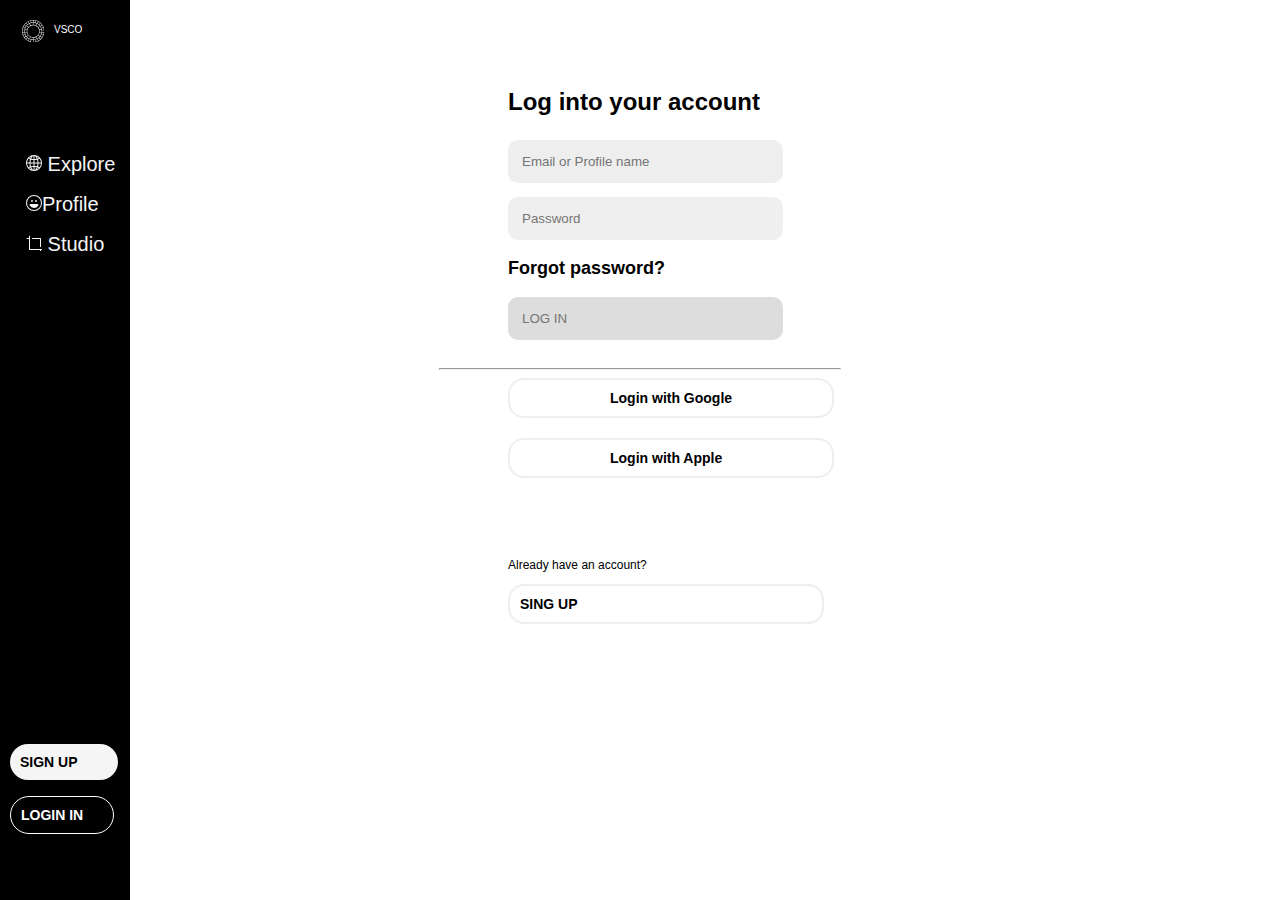
==== login.html @ 8310dbfe "page+login vsco" ====
<!DOCTYPE html>
<html lang="en">
<head>
    <meta charset="UTF-8">
    <meta name="viewport" content="width=device-width, initial-scale=1.0">
    <title>vsco.co/user/login</title>

    <!--Archivo CSS-->
    <link rel="stylesheet" href="loginStyle.css" type="text/css">

    <!--Favicon-->
    <link rel="icon" type="img/png" href="Icons vsco/vsco(1).png">

    <!--Bootstrap Framework opcional-->
    <link href="https://cdn.jsdelivr.net/npm/bootstrap@5.3.3/dist/css/bootstrap.min.css">

</head>
<body>

    <div class="sidebar_nav">
        <!--Logotipo superior izq-->
        <header>
            <div class="logo">
                <svg xmlns="http://www.w3.org/2000/svg" width="1.4em" height="1.4em" viewBox="0 0 24 24"><path fill="white" d="M12 0C5.376 0 0 5.376 0 12s5.376 12 12 12s12-5.376 12-12S18.624 0 12 0m11.52 12c0 .408-.023.792-.072 1.176l-2.04-.24c.024-.312.05-.624.05-.936c0-.288-.025-.6-.05-.888l2.04-.24c.072.384.072.744.072 1.128M.479 12c0-.384.024-.769.049-1.152l2.04.24c-.024.312-.047.6-.047.912s.023.6.047.912l-2.04.24C.479 12.769.479 12.384.479 12m20.472-3.096l1.921-.72a11.6 11.6 0 0 1 .552 2.232l-2.04.24c-.097-.6-.24-1.2-.433-1.752M21 12c0 .6-.072 1.176-.167 1.752l-2.017-.455c.071-.409.119-.841.119-1.297s-.048-.912-.119-1.344l2.017-.457c.118.577.167 1.177.167 1.801m-9 6.456A6.46 6.46 0 0 1 5.544 12A6.46 6.46 0 0 1 12 5.544A6.46 6.46 0 0 1 18.456 12a6.44 6.44 0 0 1-6.429 6.456zM12.216 21v-2.064a7 7 0 0 0 2.568-.575l.888 1.872a9 9 0 0 1-3.456.767m-3.936-.791l.912-1.873a6.6 6.6 0 0 0 2.568.6V21a8.8 8.8 0 0 1-3.48-.791M3 12c0-.624.072-1.224.192-1.824l2.016.456q-.147.676-.144 1.368c0 .432.048.864.12 1.272l-2.016.455A8 8 0 0 1 3 12m8.76-9v2.064a6.9 6.9 0 0 0-2.544.576l-.888-1.871A9.1 9.1 0 0 1 11.76 3m3.935.792l-.911 1.872a6.6 6.6 0 0 0-2.568-.576V3.024c1.248 0 2.424.288 3.479.768m5.088 4.656a10 10 0 0 0-.84-1.608l1.681-1.152a12.7 12.7 0 0 1 1.056 2.04zm-.07 1.296l-2.018.456a6.9 6.9 0 0 0-1.151-2.352l1.632-1.295c.72.959 1.248 2.015 1.537 3.191m-3.457-2.256a7 7 0 0 0-2.04-1.633l.912-1.871a9.1 9.1 0 0 1 2.76 2.208zm-.6-3.744l.96-1.824a13 13 0 0 1 1.896 1.32L18.145 4.8a9.2 9.2 0 0 0-1.489-1.056m-.408-.216a10 10 0 0 0-1.68-.648l.504-1.992a12 12 0 0 1 2.159.84zm-2.16-.768c-.6-.144-1.2-.216-1.824-.239V.479c.793.024 1.584.12 2.328.289zm-2.28-.239a11 11 0 0 0-1.8.216L9.528.744c.72-.168 1.487-.265 2.28-.265zm-2.28.334q-.88.251-1.704.649l-.96-1.824a11.7 11.7 0 0 1 2.16-.816zm-2.112.865a9 9 0 0 0-1.488 1.032L4.56 3.216c.6-.504 1.224-.936 1.896-1.319zm.48.264l.888 1.871a7 7 0 0 0-2.04 1.608L5.136 6.168a9.4 9.4 0 0 1 2.76-2.184M4.848 6.552l1.608 1.295A7 7 0 0 0 5.304 10.2l-2.016-.456c.312-1.2.84-2.28 1.56-3.192M3.24 8.4l-1.92-.72c.287-.72.648-1.416 1.08-2.04l1.68 1.176A7.7 7.7 0 0 0 3.24 8.4m-.168.455c-.192.577-.36 1.152-.432 1.776L.6 10.393c.12-.769.288-1.537.553-2.257zm-.456 4.513c.096.6.239 1.2.432 1.776l-1.92.72a10 10 0 0 1-.552-2.257zm.624 2.208c.239.576.528 1.104.84 1.607L2.4 18.336a10.2 10.2 0 0 1-1.08-2.016zm.024-1.392l2.017-.456a7 7 0 0 0 1.128 2.376L4.8 17.4a8.9 8.9 0 0 1-1.536-3.216m3.432 2.28A6.9 6.9 0 0 0 8.76 18.12l-.912 1.872a9.3 9.3 0 0 1-2.784-2.232zm.72 3.815l-.96 1.825a11.6 11.6 0 0 1-1.896-1.321l1.368-1.535c.456.407.936.744 1.488 1.031m.408.217c.528.264 1.104.48 1.705.647l-.504 1.992a11 11 0 0 1-2.16-.815zm2.16.768q.864.18 1.8.217v2.039a14.4 14.4 0 0 1-2.305-.264zm2.28.216a10.7 10.7 0 0 0 1.801-.217l.479 1.992c-.749.168-1.513.264-2.28.287zm2.257-.336a10.4 10.4 0 0 0 1.703-.647l.96 1.824c-.688.35-1.412.623-2.159.815zm2.086-.865a9 9 0 0 0 1.488-1.031l1.369 1.535a11.7 11.7 0 0 1-1.896 1.321zm-.479-.263l-.888-1.871a6.9 6.9 0 0 0 2.064-1.656l1.606 1.296a9.6 9.6 0 0 1-2.782 2.231m3.071-2.592l-1.607-1.296a6.6 6.6 0 0 0 1.128-2.376l2.017.456a9.7 9.7 0 0 1-1.538 3.216M20.76 15.6l1.92.721a11 11 0 0 1-1.079 2.04l-1.682-1.177a8.4 8.4 0 0 0 .841-1.584m.168-.455c.192-.553.336-1.152.433-1.752l2.039.239c-.11.761-.294 1.508-.551 2.232zm.456-9.841l-1.681 1.152q-.539-.736-1.199-1.368l1.368-1.536a15 15 0 0 1 1.512 1.752M4.2 3.528l1.368 1.536c-.456.408-.84.864-1.2 1.368l-1.68-1.176A9.4 9.4 0 0 1 4.2 3.528M2.664 18.744l1.68-1.152c.36.48.769.937 1.2 1.369l-1.368 1.535a15 15 0 0 1-1.512-1.752m17.16 1.729l-1.368-1.537c.432-.407.841-.863 1.199-1.344l1.682 1.176a15 15 0 0 1-1.513 1.705"/></svg>
                <h2 class="namesite">VSCO</h2>
            </div>
        </header>

        <div>
            <a href="https://www.vsco.co">
                <grain-icon width="60px" height="28px" name="vscoWordmark" class="vsco-logo"></grain-icon>
              </a>
        </div>

        <!--Menu lateral con iconos (Boostrap)-->
        <div class="menu">
        <nav class="sidebar_menu"> 
                <a>
                    <svg xmlns="http://www.w3.org/2000/svg" width="16" height="16" fill="currentColor" class="bi bi-globe2" viewBox="0 0 16 16">
                        <path d="M0 8a8 8 0 1 1 16 0A8 8 0 0 1 0 8m7.5-6.923c-.67.204-1.335.82-1.887 1.855q-.215.403-.395.872c.705.157 1.472.257 2.282.287zM4.249 3.539q.214-.577.481-1.078a7 7 0 0 1 .597-.933A7 7 0 0 0 3.051 3.05q.544.277 1.198.49zM3.509 7.5c.036-1.07.188-2.087.436-3.008a9 9 0 0 1-1.565-.667A6.96 6.96 0 0 0 1.018 7.5zm1.4-2.741a12.3 12.3 0 0 0-.4 2.741H7.5V5.091c-.91-.03-1.783-.145-2.591-.332M8.5 5.09V7.5h2.99a12.3 12.3 0 0 0-.399-2.741c-.808.187-1.681.301-2.591.332zM4.51 8.5c.035.987.176 1.914.399 2.741A13.6 13.6 0 0 1 7.5 10.91V8.5zm3.99 0v2.409c.91.03 1.783.145 2.591.332.223-.827.364-1.754.4-2.741zm-3.282 3.696q.18.469.395.872c.552 1.035 1.218 1.65 1.887 1.855V11.91c-.81.03-1.577.13-2.282.287zm.11 2.276a7 7 0 0 1-.598-.933 9 9 0 0 1-.481-1.079 8.4 8.4 0 0 0-1.198.49 7 7 0 0 0 2.276 1.522zm-1.383-2.964A13.4 13.4 0 0 1 3.508 8.5h-2.49a6.96 6.96 0 0 0 1.362 3.675c.47-.258.995-.482 1.565-.667m6.728 2.964a7 7 0 0 0 2.275-1.521 8.4 8.4 0 0 0-1.197-.49 9 9 0 0 1-.481 1.078 7 7 0 0 1-.597.933M8.5 11.909v3.014c.67-.204 1.335-.82 1.887-1.855q.216-.403.395-.872A12.6 12.6 0 0 0 8.5 11.91zm3.555-.401c.57.185 1.095.409 1.565.667A6.96 6.96 0 0 0 14.982 8.5h-2.49a13.4 13.4 0 0 1-.437 3.008M14.982 7.5a6.96 6.96 0 0 0-1.362-3.675c-.47.258-.995.482-1.565.667.248.92.4 1.938.437 3.008zM11.27 2.461q.266.502.482 1.078a8.4 8.4 0 0 0 1.196-.49 7 7 0 0 0-2.275-1.52c.218.283.418.597.597.932m-.488 1.343a8 8 0 0 0-.395-.872C9.835 1.897 9.17 1.282 8.5 1.077V4.09c.81-.03 1.577-.13 2.282-.287z"/>
                      </svg>
                    
                    Explore</a>
                <a>
                    <svg xmlns="http://www.w3.org/2000/svg" width="16" height="16" fill="currentColor" class="bi bi-emoji-laughing" viewBox="0 0 16 16">
                        <path d="M8 15A7 7 0 1 1 8 1a7 7 0 0 1 0 14m0 1A8 8 0 1 0 8 0a8 8 0 0 0 0 16"/>
                        <path d="M12.331 9.5a1 1 0 0 1 0 1A5 5 0 0 1 8 13a5 5 0 0 1-4.33-2.5A1 1 0 0 1 4.535 9h6.93a1 1 0 0 1 .866.5M7 6.5c0 .828-.448 0-1 0s-1 .828-1 0S5.448 5 6 5s1 .672 1 1.5m4 0c0 .828-.448 0-1 0s-1 .828-1 0S9.448 5 10 5s1 .672 1 1.5"/>
                      </svg>Profile</a>
                <a><svg xmlns="http://www.w3.org/2000/svg" width="16" height="16" fill="currentColor" class="bi bi-crop" viewBox="0 0 16 16">
                    <path d="M3.5.5A.5.5 0 0 1 4 1v13h13a.5.5 0 0 1 0 1h-2v2a.5.5 0 0 1-1 0v-2H3.5a.5.5 0 0 1-.5-.5V4H1a.5.5 0 0 1 0-1h2V1a.5.5 0 0 1 .5-.5m2.5 3a.5.5 0 0 1 .5-.5h8a.5.5 0 0 1 .5.5v8a.5.5 0 0 1-1 0V4H6.5a.5.5 0 0 1-.5-.5"/>
                  </svg>
                    Studio</a> 
        </nav>

        <div class="buttonsp">
         <li>
            <ul><button type="button" id="SU">SIGN UP</button></ul>
            <ul><button type="button" id="LI">LOGIN IN</button></ul>
         </li>
        </div>
        </div>
   
    
    </div>

    <!--Formulario para iniciar sesión-->

    <div class="tituloForm">

        <h3>Log into your account </h3>
    </div>

    <div class="logIn">
        <form action="">
            <input id="Email" type="text" placeholder="Email or Profile name">
           <div><input id="pssW" type="text" placeholder="Password"></div>
        </form>
        <div class="fgtPss">
        <h3>Forgot password?</h3>
        </div>
        <form action="">
            <input id="fPss" type="text" placeholder="LOG IN">
        </form>
    </div>
    <hr width="400px" style="color: #dddddd;">

    <div class="btRS">
        <button  id="lwG" type="button">Login with Google</button>
    </div>
    <div class="btRS">
        <button  id="lwA" type="button">Login with Apple</button>
    </div>

    <div class="aAccount">
        <p>Already have an account?</p>
    </div>
    <div class="btAcc">
        <button  id="haA" type="button">SING UP</button>
    </div>
    
    <footer>
        <div class="Fbckg">
            
        </div>


    </footer>
</body>
</html>
---- loginStyle.css ----
h2 {
    padding-left: 2rem;
    margin-left: 140px;
    color: white;
    font-family:lato;
    font-style: normal;
    font-weight: 300;
    position: static;
    text-align: left;
}

.logo svg {
    display: flex;
    position: static;
    margin-left: 22px;
    position: static;
    display: block;
}

.namesite {
    margin-top: -18px;
    margin-left: 22px;
    font-size: 10px;
    font-family:'lato', sans-serif;
    position: static;
    display: block;
}

.sidebar_nav {
    height: 1000px;
    width: 130px;
    position:fixed;
    z-index: 1;
    top: 0;
    left: 0;
    overflow-x: hidden;
    padding-top: 20px;
    background-color: #000000;
}

.sidebar_menu {
    padding-top: 100px;
    position:static;
    display:list-item;
    text-align: left;
}

.sidebar_menu a {
    padding-top: 200px;
    text-decoration: none;
    font-size: 20px;
    color: whitesmoke;
    text-align: justify;
    line-height: 2;
    font-family: lato, sans-serif;
    margin-left: 20%;   
}

.buttonsp {
    margin-top: 480px;
    margin-left: -30px;
    display: list-item;
}

#SU {
    color: black;
    font-family:'Lato',sans-serif;
    font-size: 14px;
    font-weight: 600;
    padding-bottom: 10px;
    padding-top: 10px;
    padding-left: 10px;
    padding-right: 40px;
    border-radius: 20px;
    background-color: whitesmoke;
    border:none;
    position: relative;
    text-align: left;
}

#LI {    
    color: white;
    font-family:'Lato',sans-serif;
    font-size: 14px;
    font-weight: 600;
    padding-bottom: 10px;
    padding-top: 10px;
    padding-left: 10px;
    padding-right: 30px;
    border-radius: 20px;
    background:none;
    border:solid 1px white;
    position:relative;
    text-align: left;
}

.tituloForm {
    margin-top: 64px;
    margin-left: 500px;
    align-content: center;

}

.tituloForm h3 {
    font-size: 24px;
    font-family: 'lato', sans-serif;

}

.logIn {
    margin-left: 500px;
    justify-content: center; 
}

#Email {
border-radius: 10px;
padding: 14px;
padding-right: 84px;
border: none;
margin-bottom: 14px;
background-color: #eeeeee
}

#pssW { 
    border-radius: 10px;
    padding: 14px;
    padding-right: 84px;
    border: none;
    background-color: #eeee

}

.fgtPss h3 {
    font-size: 18px;
    font-family: 'lato', sans-serif;
}

#fPss {

    border-radius: 10px;
    padding: 14px;
    padding-right: 84px;
    border: none;
    background-color: #dddddd;
    margin-bottom: 20px;

}

.btRS {
    margin-left: 500px;
}

#lwG {
    border-radius: 16px;
    padding: 10px;
    padding-left: 100px;
    padding-right: 100px;
    border:solid#eeeeee 2px;
    background: none;
    font-size: 14px;
    font-weight: bold;
    margin-bottom: 20px;
}

#lwA {
    border-radius: 16px;
    padding: 10px;
    padding-left: 100px;
    padding-right: 110px;
    border:solid#eeeeee 2px;
    background: none;
    font-size: 14px;
    font-weight: bold;
}
.aAccount{
    margin-top: 80px;
    margin-left: 500px;
}

.aAccount p {
    font-family: 'lato', sans-serif;
    font-size: 12px;
}

#haA {
    margin-left: 500px;
    border-radius: 16px;
    padding: 10px;
    padding-left: 10px;
    padding-right: 244px;
    border:solid#eeeeee 2px;
    background: none;
    font-size: 14px;
    font-weight: bold;
}

.Fbckg{
    width: 100%;
    height: 40%;
    background-color: aqua;
}
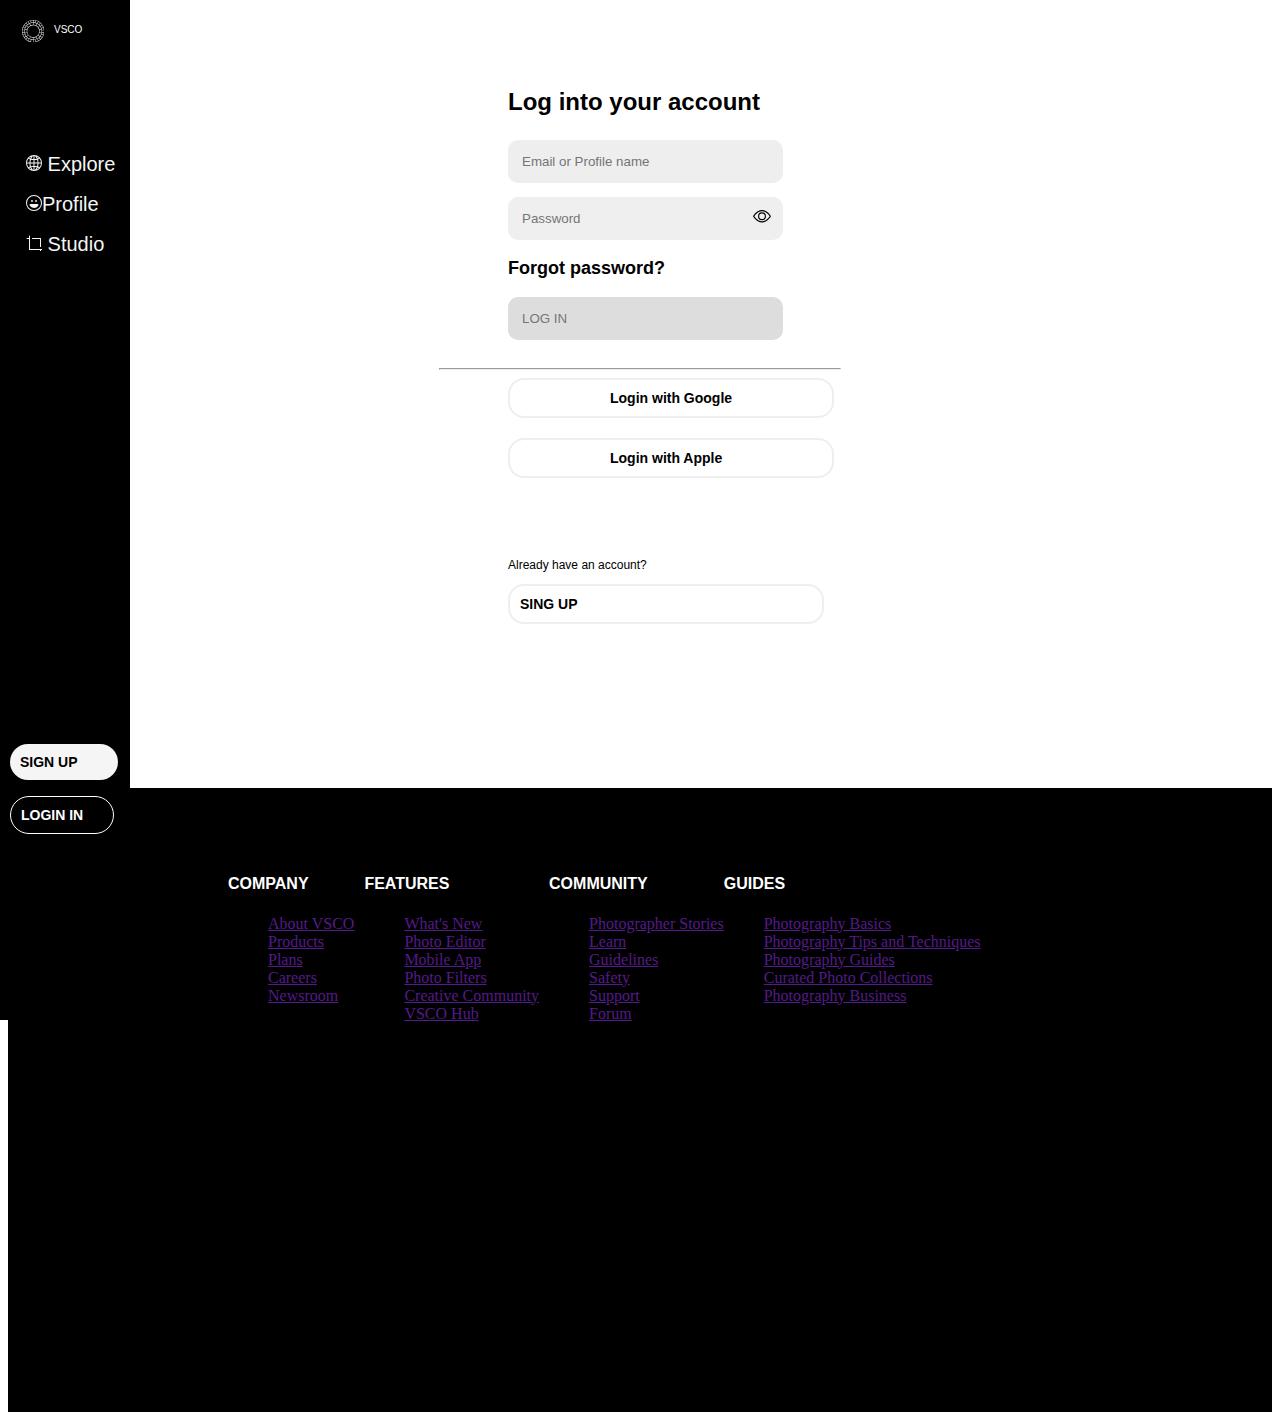
==== commit 3e6c4473: "vsco page semi-finished + login page" ====
--- a/login.html
+++ b/login.html
@@ -73,7 +73,10 @@
     <div class="logIn">
         <form action="">
             <input id="Email" type="text" placeholder="Email or Profile name">
-           <div><input id="pssW" type="text" placeholder="Password"></div>
+           <div><input id="pssW" type="text" placeholder="Password"><svg xmlns="http://www.w3.org/2000/svg" width="18" height="18" fill="currentColor" class="bi bi-eye" viewBox="0 0 16 12" style="margin-left: -30px ;";">
+            <path d="M16 8s-3-5.5-8-5.5S0 8 0 8s3 5.5 8 5.5S16 8 16 8M1.173 8a13 13 0 0 1 1.66-2.043C4.12 4.668 5.88 3.5 8 3.5s3.879 1.168 5.168 2.457A13 13 0 0 1 14.828 8q-.086.13-.195.288c-.335.48-.83 1.12-1.465 1.755C11.879 11.332 10.119 12.5 8 12.5s-3.879-1.168-5.168-2.457A13 13 0 0 1 1.172 8z"/>
+            <path d="M8 5.5a2.5 2.5 0 1 0 0 5 2.5 2.5 0 0 0 0-5M4.5 8a3.5 3.5 0 1 1 7 0 3.5 3.5 0 0 1-7 0"/>
+          </svg></div>
         </form>
         <div class="fgtPss">
         <h3>Forgot password?</h3>
@@ -97,9 +100,62 @@
     <div class="btAcc">
         <button  id="haA" type="button">SING UP</button>
     </div>
-    
-    <footer>
-        <div class="Fbckg">
+    <!--Creacion de Footer-->
+    <footer class="ftter">
+        <br>
+        <br>
+        <div class="titulosFooter">
+            <div class="footerLink">
+            <h4 id="COMPANY">COMPANY</h4>
+            <ul id="companyList">
+                <li><a href="">About VSCO</a></li>
+                <li><a href="">Products</a></li>
+                <li><a href="">Plans</a></li>
+                <li><a href="">Careers</a></li>
+                <li><a href="">Newsroom</a></li>
+            </ul>
+        </div>
+            <div class="footerLink">
+            <h4 id="FEATURES">FEATURES</h4>
+            
+            <ul id="featuresList">
+                <li><a href="">What's New</a></li>
+                <li><a href="">Photo Editor</a></li>
+                <li><a href="">Mobile App</a></li>
+                <li><a href="">Photo Filters</a></li>
+                <li><a href="">Creative Community</a></li>
+                <li><a href="">VSCO Hub</a></li>
+
+            </ul>
+        </div>
+
+        <div class="footerlink">
+            <h4 id="COMMUNITY">COMMUNITY</h4>
+            
+            <ul id="communityList">
+                <li><a href="">Photographer Stories</a></li>
+                <li><a href="">Learn</a></li>
+                <li><a href="">Guidelines</a></li>
+                <li><a href="">Safety</a></li>
+                <li><a href="">Support</a></li>
+                <li><a href="">Forum</a></li>
+
+            </ul>
+        </div>
+
+        <div class="footerlink">
+            <h4 id="GUIDES">GUIDES</h4>
+            
+            <ul id="guidesList">
+                <li><a href="">Photography Basics</a></li>
+                <li><a href="">Photography Tips and Techniques </a></li>
+                <li><a href="">Photography Guides</a></li>
+                <li><a href="">Curated Photo Collections</a></li>
+                <li><a href="">Photography Business</a></li>
+
+            </ul>
+        </div>
+       
             
         </div>
 
--- a/loginStyle.css
+++ b/loginStyle.css
@@ -160,6 +160,7 @@
     font-size: 14px;
     font-weight: bold;
     margin-bottom: 20px;
+    align-content: center;
 }
 
 #lwA {
@@ -171,6 +172,7 @@
     background: none;
     font-size: 14px;
     font-weight: bold;
+    align-content: center;
 }
 .aAccount{
     margin-top: 80px;
@@ -181,6 +183,12 @@
     font-family: 'lato', sans-serif;
     font-size: 12px;
 }
+/*Espacio entre ultimo boton y footer*/
+.btAcc {
+    margin-bottom: 164px;
+}
+
+/*Caracteristicas de ultimo boton*/
 
 #haA {
     margin-left: 500px;
@@ -194,8 +202,50 @@
     font-weight: bold;
 }
 
-.Fbckg{
+footer {
+    background-color: #000000;
+    position: relative;
+    margin-bottom: 0px;
+    height: 464px;
     width: 100%;
-    height: 40%;
-    background-color: aqua;
+    text-align: left;
+    padding: 80px 0;
+}
+
+.footerLinks {
+    
+    margin-left: 224px;
+}
+
+.titulosFooter{
+    color: white;
+    margin-left: 220px;
+    margin-top: -50px;
+    display: flex;
+    flex-wrap: wrap;
+}
+.titulosFooter h4{
+    color: white;
+    font-family: 'lato', sans-serif;
+}
+
+.footerLink{
+    justify-content:left;
+    margin-right: 10px;
+}
+
+#companyList {
+    list-style: none;
+}
+
+#featuresList {
+    list-style: none;
+}
+
+#communityList {
+    list-style: none;
+}
+
+#guidesList {
+    list-style: none;
 }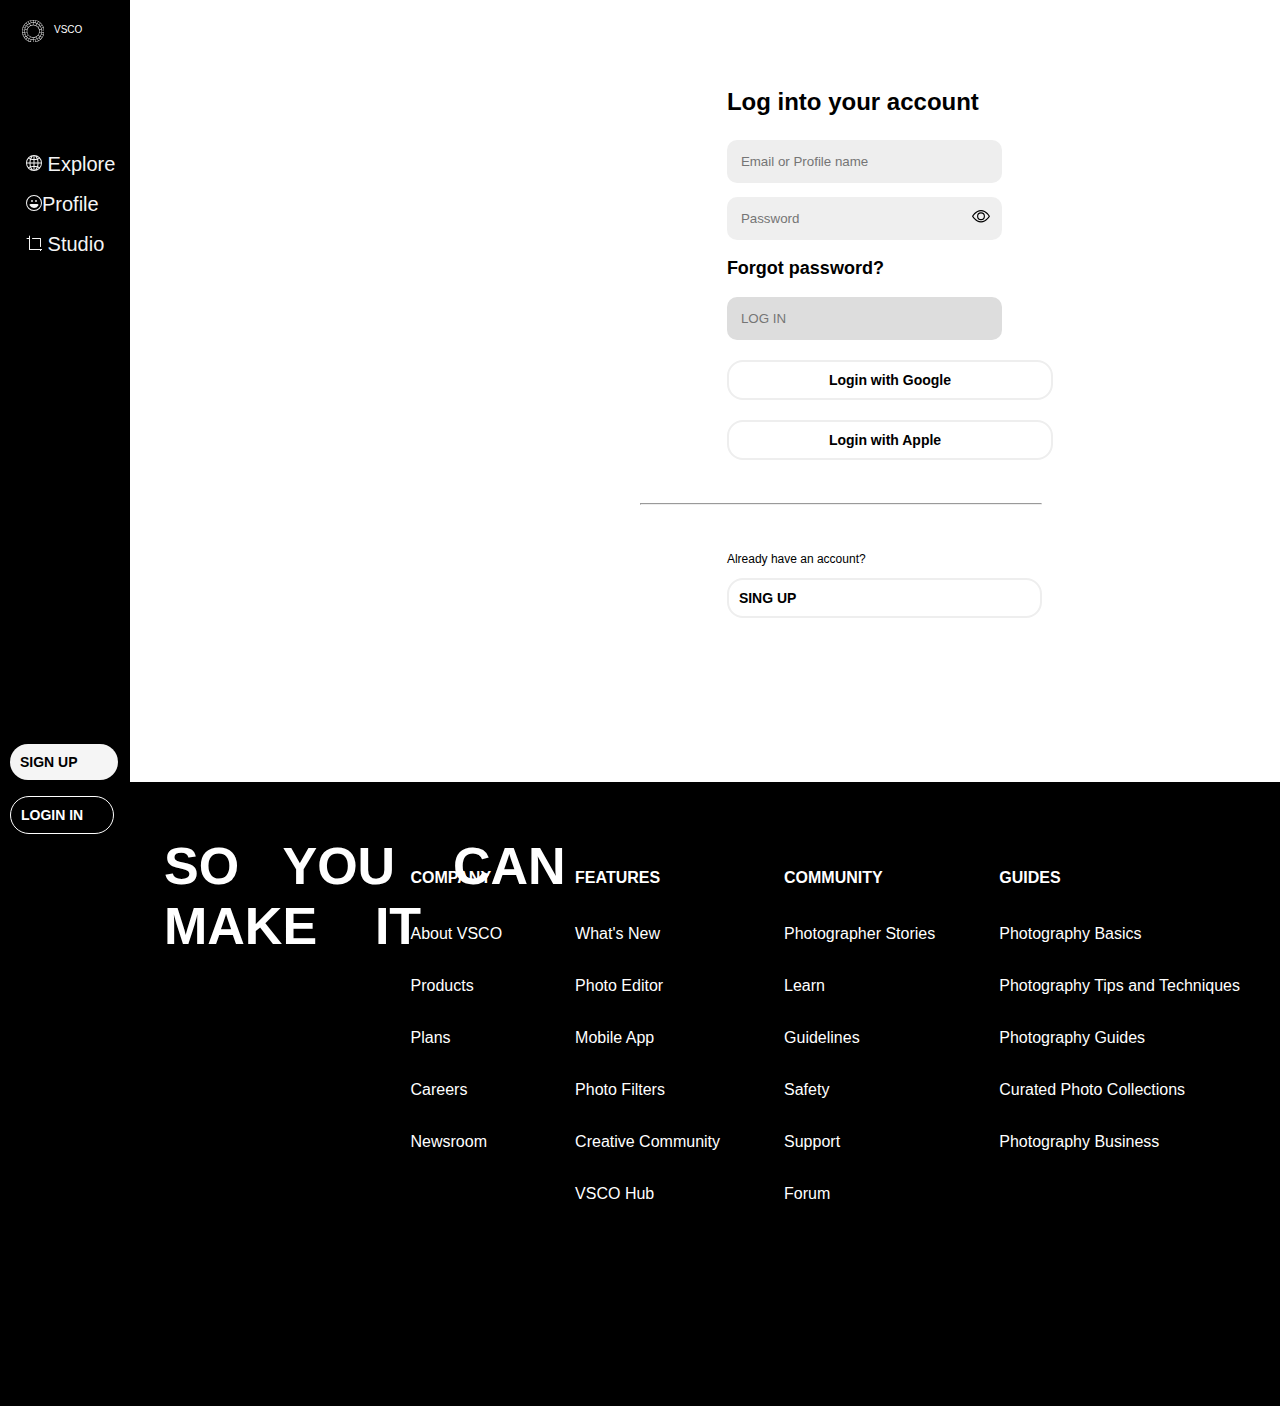
==== commit 609a7193: "vsco clone page + login page 80/100" ====
--- a/login.html
+++ b/login.html
@@ -52,6 +52,9 @@
                     Studio</a> 
         </nav>
 
+        <!--Botones de sidebar-->
+
+
         <div class="buttonsp">
          <li>
             <ul><button type="button" id="SU">SIGN UP</button></ul>
@@ -65,6 +68,8 @@
 
     <!--Formulario para iniciar sesión-->
 
+    <section class="containerPrincipal">
+
     <div class="tituloForm">
 
         <h3>Log into your account </h3>
@@ -73,7 +78,7 @@
     <div class="logIn">
         <form action="">
             <input id="Email" type="text" placeholder="Email or Profile name">
-           <div><input id="pssW" type="text" placeholder="Password"><svg xmlns="http://www.w3.org/2000/svg" width="18" height="18" fill="currentColor" class="bi bi-eye" viewBox="0 0 16 12" style="margin-left: -30px ;";">
+           <div><input id="pssW" type="text" placeholder="Password"><svg xmlns="http://www.w3.org/2000/svg" width="18" height="18" fill="currentColor" class="bi bi-eye" viewBox="0 0 16 12" style="margin-left: -30px ;">
             <path d="M16 8s-3-5.5-8-5.5S0 8 0 8s3 5.5 8 5.5S16 8 16 8M1.173 8a13 13 0 0 1 1.66-2.043C4.12 4.668 5.88 3.5 8 3.5s3.879 1.168 5.168 2.457A13 13 0 0 1 14.828 8q-.086.13-.195.288c-.335.48-.83 1.12-1.465 1.755C11.879 11.332 10.119 12.5 8 12.5s-3.879-1.168-5.168-2.457A13 13 0 0 1 1.172 8z"/>
             <path d="M8 5.5a2.5 2.5 0 1 0 0 5 2.5 2.5 0 0 0 0-5M4.5 8a3.5 3.5 0 1 1 7 0 3.5 3.5 0 0 1-7 0"/>
           </svg></div>
@@ -85,7 +90,7 @@
             <input id="fPss" type="text" placeholder="LOG IN">
         </form>
     </div>
-    <hr width="400px" style="color: #dddddd;">
+    <hr  id="lineDiv" width="400px" style="color: #dddddd;" style="place-content: center;">
 
     <div class="btRS">
         <button  id="lwG" type="button">Login with Google</button>
@@ -100,14 +105,18 @@
     <div class="btAcc">
         <button  id="haA" type="button">SING UP</button>
     </div>
+
+</section>
+
     <!--Creacion de Footer-->
     <footer class="ftter">
+        <h1 class="titleFooter" style="color: white;">SO&nbsp;&nbsp;&nbsp;YOU&nbsp;&nbsp;&nbsp; CAN&nbsp;&nbsp;&nbsp;<br> MAKE&nbsp;&nbsp;&nbsp; IT</h1>
         <br>
         <br>
         <div class="titulosFooter">
             <div class="footerLink">
-            <h4 id="COMPANY">COMPANY</h4>
-            <ul id="companyList">
+                <ul id="companyList">
+                    <h4 id="COMPANY">COMPANY</h4>
                 <li><a href="">About VSCO</a></li>
                 <li><a href="">Products</a></li>
                 <li><a href="">Plans</a></li>
@@ -116,9 +125,9 @@
             </ul>
         </div>
             <div class="footerLink">
-            <h4 id="FEATURES">FEATURES</h4>
-            
-            <ul id="featuresList">
+                
+                <ul id="featuresList">
+                <h4 id="FEATURES">FEATURES</h4>
                 <li><a href="">What's New</a></li>
                 <li><a href="">Photo Editor</a></li>
                 <li><a href="">Mobile App</a></li>
@@ -129,10 +138,10 @@
             </ul>
         </div>
 
-        <div class="footerlink">
-            <h4 id="COMMUNITY">COMMUNITY</h4>
+        <div class="footerLink">
             
             <ul id="communityList">
+                <h4 id="COMMUNITY">COMMUNITY</h4>
                 <li><a href="">Photographer Stories</a></li>
                 <li><a href="">Learn</a></li>
                 <li><a href="">Guidelines</a></li>
@@ -143,10 +152,10 @@
             </ul>
         </div>
 
-        <div class="footerlink">
-            <h4 id="GUIDES">GUIDES</h4>
+        <div class="footerLink">
             
             <ul id="guidesList">
+                <h4 id="GUIDES">GUIDES</h4>
                 <li><a href="">Photography Basics</a></li>
                 <li><a href="">Photography Tips and Techniques </a></li>
                 <li><a href="">Photography Guides</a></li>
--- a/loginStyle.css
+++ b/loginStyle.css
@@ -1,3 +1,8 @@
+body {
+    margin: 0 0 0 0;
+    padding: 0px;
+}
+
 h2 {
     padding-left: 2rem;
     margin-left: 140px;
@@ -8,6 +13,7 @@
     position: static;
     text-align: left;
 }
+/*Inicio de menu sidebar*/
 
 .logo svg {
     display: flex;
@@ -93,6 +99,27 @@
     position:relative;
     text-align: left;
 }
+/*Fin de menu sidebar*/
+
+
+/*Login form*/
+
+.containerPrincipal {
+
+    display: grid;
+    place-content: center;
+    
+}
+
+#lineDiv {
+
+    position: absolute;
+    top: 55%;
+    left: 50%;
+    right: 50%;
+
+
+}
 
 .tituloForm {
     margin-top: 64px;
@@ -202,6 +229,9 @@
     font-weight: bold;
 }
 
+/*Inicio de Footer*/
+
+
 footer {
     background-color: #000000;
     position: relative;
@@ -212,40 +242,54 @@
     padding: 80px 0;
 }
 
-.footerLinks {
+.titleFooter {
+    margin-top: -26px;
+    font-size: 52px;
+    margin-left: 164px;
+    font-family: 'lato', sans-serif;
+}
+
+.footerLink ul{
     
-    margin-left: 224px;
+    margin-left: 54px;
+    flex-wrap: nowrap;
+    place-content: right;
+    list-style: none;
+    color: white;
 }
 
 .titulosFooter{
-    color: white;
-    margin-left: 220px;
-    margin-top: -50px;
+    margin-right: 50px;
+    margin-top: -14%;
     display: flex;
-    flex-wrap: wrap;
-}
-.titulosFooter h4{
+    flex-wrap: nowrap;
+    justify-content: right;
+}
+.titulosFooter h4 {
+    display: block;
+    margin-left: -20px;
     color: white;
     font-family: 'lato', sans-serif;
 }
 
 .footerLink{
-    justify-content:left;
+    justify-content:right;
     margin-right: 10px;
 }
 
-#companyList {
+.footerLink a{
     list-style: none;
-}
-
-#featuresList {
-    list-style: none;
-}
-
-#communityList {
-    list-style: none;
-}
-
-#guidesList {
-    list-style: none;
-}+    font-family: 'lato',sans-serif;
+    color: white;
+    text-decoration: none;
+
+}
+
+.footerLink li{
+    margin: 0 -20px;
+    line-height: 52px;
+}
+
+.footerLink li:hover{
+    color: white;
+}
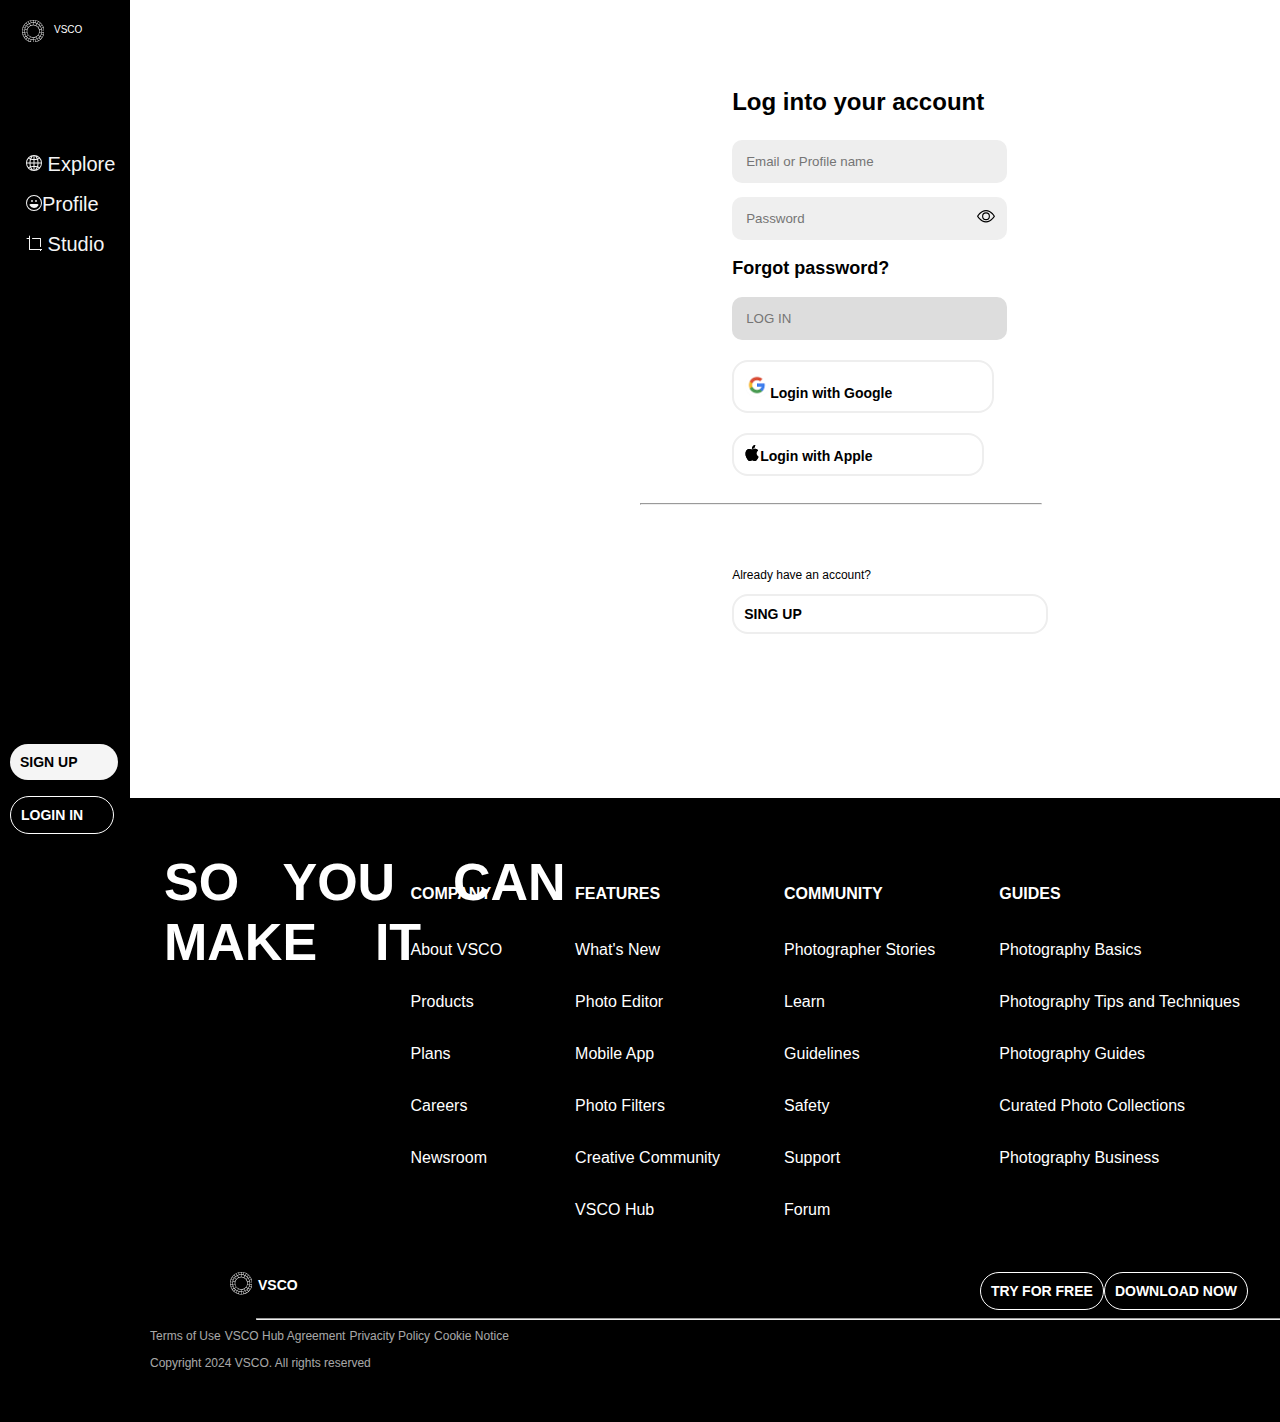
==== commit a5e420dc: "VSCO clon 90/100" ====
--- a/login.html
+++ b/login.html
@@ -1,174 +1,274 @@
 <!DOCTYPE html>
 <html lang="en">
-<head>
-    <meta charset="UTF-8">
-    <meta name="viewport" content="width=device-width, initial-scale=1.0">
+  <head>
+    <meta charset="UTF-8" />
+    <meta name="viewport" content="width=device-width, initial-scale=1.0" />
     <title>vsco.co/user/login</title>
 
     <!--Archivo CSS-->
-    <link rel="stylesheet" href="loginStyle.css" type="text/css">
+    <link rel="stylesheet" href="loginStyle.css" type="text/css" />
 
     <!--Favicon-->
-    <link rel="icon" type="img/png" href="Icons vsco/vsco(1).png">
+    <link rel="icon" type="img/png" href="Icons vsco/vsco(1).png" />
 
     <!--Bootstrap Framework opcional-->
-    <link href="https://cdn.jsdelivr.net/npm/bootstrap@5.3.3/dist/css/bootstrap.min.css">
-
-</head>
-<body>
-
+    <link
+      href="https://cdn.jsdelivr.net/npm/bootstrap@5.3.3/dist/css/bootstrap.min.css"
+    />
+  </head>
+  <body>
     <div class="sidebar_nav">
-        <!--Logotipo superior izq-->
-        <header>
-            <div class="logo">
-                <svg xmlns="http://www.w3.org/2000/svg" width="1.4em" height="1.4em" viewBox="0 0 24 24"><path fill="white" d="M12 0C5.376 0 0 5.376 0 12s5.376 12 12 12s12-5.376 12-12S18.624 0 12 0m11.52 12c0 .408-.023.792-.072 1.176l-2.04-.24c.024-.312.05-.624.05-.936c0-.288-.025-.6-.05-.888l2.04-.24c.072.384.072.744.072 1.128M.479 12c0-.384.024-.769.049-1.152l2.04.24c-.024.312-.047.6-.047.912s.023.6.047.912l-2.04.24C.479 12.769.479 12.384.479 12m20.472-3.096l1.921-.72a11.6 11.6 0 0 1 .552 2.232l-2.04.24c-.097-.6-.24-1.2-.433-1.752M21 12c0 .6-.072 1.176-.167 1.752l-2.017-.455c.071-.409.119-.841.119-1.297s-.048-.912-.119-1.344l2.017-.457c.118.577.167 1.177.167 1.801m-9 6.456A6.46 6.46 0 0 1 5.544 12A6.46 6.46 0 0 1 12 5.544A6.46 6.46 0 0 1 18.456 12a6.44 6.44 0 0 1-6.429 6.456zM12.216 21v-2.064a7 7 0 0 0 2.568-.575l.888 1.872a9 9 0 0 1-3.456.767m-3.936-.791l.912-1.873a6.6 6.6 0 0 0 2.568.6V21a8.8 8.8 0 0 1-3.48-.791M3 12c0-.624.072-1.224.192-1.824l2.016.456q-.147.676-.144 1.368c0 .432.048.864.12 1.272l-2.016.455A8 8 0 0 1 3 12m8.76-9v2.064a6.9 6.9 0 0 0-2.544.576l-.888-1.871A9.1 9.1 0 0 1 11.76 3m3.935.792l-.911 1.872a6.6 6.6 0 0 0-2.568-.576V3.024c1.248 0 2.424.288 3.479.768m5.088 4.656a10 10 0 0 0-.84-1.608l1.681-1.152a12.7 12.7 0 0 1 1.056 2.04zm-.07 1.296l-2.018.456a6.9 6.9 0 0 0-1.151-2.352l1.632-1.295c.72.959 1.248 2.015 1.537 3.191m-3.457-2.256a7 7 0 0 0-2.04-1.633l.912-1.871a9.1 9.1 0 0 1 2.76 2.208zm-.6-3.744l.96-1.824a13 13 0 0 1 1.896 1.32L18.145 4.8a9.2 9.2 0 0 0-1.489-1.056m-.408-.216a10 10 0 0 0-1.68-.648l.504-1.992a12 12 0 0 1 2.159.84zm-2.16-.768c-.6-.144-1.2-.216-1.824-.239V.479c.793.024 1.584.12 2.328.289zm-2.28-.239a11 11 0 0 0-1.8.216L9.528.744c.72-.168 1.487-.265 2.28-.265zm-2.28.334q-.88.251-1.704.649l-.96-1.824a11.7 11.7 0 0 1 2.16-.816zm-2.112.865a9 9 0 0 0-1.488 1.032L4.56 3.216c.6-.504 1.224-.936 1.896-1.319zm.48.264l.888 1.871a7 7 0 0 0-2.04 1.608L5.136 6.168a9.4 9.4 0 0 1 2.76-2.184M4.848 6.552l1.608 1.295A7 7 0 0 0 5.304 10.2l-2.016-.456c.312-1.2.84-2.28 1.56-3.192M3.24 8.4l-1.92-.72c.287-.72.648-1.416 1.08-2.04l1.68 1.176A7.7 7.7 0 0 0 3.24 8.4m-.168.455c-.192.577-.36 1.152-.432 1.776L.6 10.393c.12-.769.288-1.537.553-2.257zm-.456 4.513c.096.6.239 1.2.432 1.776l-1.92.72a10 10 0 0 1-.552-2.257zm.624 2.208c.239.576.528 1.104.84 1.607L2.4 18.336a10.2 10.2 0 0 1-1.08-2.016zm.024-1.392l2.017-.456a7 7 0 0 0 1.128 2.376L4.8 17.4a8.9 8.9 0 0 1-1.536-3.216m3.432 2.28A6.9 6.9 0 0 0 8.76 18.12l-.912 1.872a9.3 9.3 0 0 1-2.784-2.232zm.72 3.815l-.96 1.825a11.6 11.6 0 0 1-1.896-1.321l1.368-1.535c.456.407.936.744 1.488 1.031m.408.217c.528.264 1.104.48 1.705.647l-.504 1.992a11 11 0 0 1-2.16-.815zm2.16.768q.864.18 1.8.217v2.039a14.4 14.4 0 0 1-2.305-.264zm2.28.216a10.7 10.7 0 0 0 1.801-.217l.479 1.992c-.749.168-1.513.264-2.28.287zm2.257-.336a10.4 10.4 0 0 0 1.703-.647l.96 1.824c-.688.35-1.412.623-2.159.815zm2.086-.865a9 9 0 0 0 1.488-1.031l1.369 1.535a11.7 11.7 0 0 1-1.896 1.321zm-.479-.263l-.888-1.871a6.9 6.9 0 0 0 2.064-1.656l1.606 1.296a9.6 9.6 0 0 1-2.782 2.231m3.071-2.592l-1.607-1.296a6.6 6.6 0 0 0 1.128-2.376l2.017.456a9.7 9.7 0 0 1-1.538 3.216M20.76 15.6l1.92.721a11 11 0 0 1-1.079 2.04l-1.682-1.177a8.4 8.4 0 0 0 .841-1.584m.168-.455c.192-.553.336-1.152.433-1.752l2.039.239c-.11.761-.294 1.508-.551 2.232zm.456-9.841l-1.681 1.152q-.539-.736-1.199-1.368l1.368-1.536a15 15 0 0 1 1.512 1.752M4.2 3.528l1.368 1.536c-.456.408-.84.864-1.2 1.368l-1.68-1.176A9.4 9.4 0 0 1 4.2 3.528M2.664 18.744l1.68-1.152c.36.48.769.937 1.2 1.369l-1.368 1.535a15 15 0 0 1-1.512-1.752m17.16 1.729l-1.368-1.537c.432-.407.841-.863 1.199-1.344l1.682 1.176a15 15 0 0 1-1.513 1.705"/></svg>
-                <h2 class="namesite">VSCO</h2>
-            </div>
-        </header>
-
-        <div>
-            <a href="https://www.vsco.co">
-                <grain-icon width="60px" height="28px" name="vscoWordmark" class="vsco-logo"></grain-icon>
-              </a>
-        </div>
-
-        <!--Menu lateral con iconos (Boostrap)-->
-        <div class="menu">
-        <nav class="sidebar_menu"> 
-                <a>
-                    <svg xmlns="http://www.w3.org/2000/svg" width="16" height="16" fill="currentColor" class="bi bi-globe2" viewBox="0 0 16 16">
-                        <path d="M0 8a8 8 0 1 1 16 0A8 8 0 0 1 0 8m7.5-6.923c-.67.204-1.335.82-1.887 1.855q-.215.403-.395.872c.705.157 1.472.257 2.282.287zM4.249 3.539q.214-.577.481-1.078a7 7 0 0 1 .597-.933A7 7 0 0 0 3.051 3.05q.544.277 1.198.49zM3.509 7.5c.036-1.07.188-2.087.436-3.008a9 9 0 0 1-1.565-.667A6.96 6.96 0 0 0 1.018 7.5zm1.4-2.741a12.3 12.3 0 0 0-.4 2.741H7.5V5.091c-.91-.03-1.783-.145-2.591-.332M8.5 5.09V7.5h2.99a12.3 12.3 0 0 0-.399-2.741c-.808.187-1.681.301-2.591.332zM4.51 8.5c.035.987.176 1.914.399 2.741A13.6 13.6 0 0 1 7.5 10.91V8.5zm3.99 0v2.409c.91.03 1.783.145 2.591.332.223-.827.364-1.754.4-2.741zm-3.282 3.696q.18.469.395.872c.552 1.035 1.218 1.65 1.887 1.855V11.91c-.81.03-1.577.13-2.282.287zm.11 2.276a7 7 0 0 1-.598-.933 9 9 0 0 1-.481-1.079 8.4 8.4 0 0 0-1.198.49 7 7 0 0 0 2.276 1.522zm-1.383-2.964A13.4 13.4 0 0 1 3.508 8.5h-2.49a6.96 6.96 0 0 0 1.362 3.675c.47-.258.995-.482 1.565-.667m6.728 2.964a7 7 0 0 0 2.275-1.521 8.4 8.4 0 0 0-1.197-.49 9 9 0 0 1-.481 1.078 7 7 0 0 1-.597.933M8.5 11.909v3.014c.67-.204 1.335-.82 1.887-1.855q.216-.403.395-.872A12.6 12.6 0 0 0 8.5 11.91zm3.555-.401c.57.185 1.095.409 1.565.667A6.96 6.96 0 0 0 14.982 8.5h-2.49a13.4 13.4 0 0 1-.437 3.008M14.982 7.5a6.96 6.96 0 0 0-1.362-3.675c-.47.258-.995.482-1.565.667.248.92.4 1.938.437 3.008zM11.27 2.461q.266.502.482 1.078a8.4 8.4 0 0 0 1.196-.49 7 7 0 0 0-2.275-1.52c.218.283.418.597.597.932m-.488 1.343a8 8 0 0 0-.395-.872C9.835 1.897 9.17 1.282 8.5 1.077V4.09c.81-.03 1.577-.13 2.282-.287z"/>
-                      </svg>
-                    
-                    Explore</a>
-                <a>
-                    <svg xmlns="http://www.w3.org/2000/svg" width="16" height="16" fill="currentColor" class="bi bi-emoji-laughing" viewBox="0 0 16 16">
-                        <path d="M8 15A7 7 0 1 1 8 1a7 7 0 0 1 0 14m0 1A8 8 0 1 0 8 0a8 8 0 0 0 0 16"/>
-                        <path d="M12.331 9.5a1 1 0 0 1 0 1A5 5 0 0 1 8 13a5 5 0 0 1-4.33-2.5A1 1 0 0 1 4.535 9h6.93a1 1 0 0 1 .866.5M7 6.5c0 .828-.448 0-1 0s-1 .828-1 0S5.448 5 6 5s1 .672 1 1.5m4 0c0 .828-.448 0-1 0s-1 .828-1 0S9.448 5 10 5s1 .672 1 1.5"/>
-                      </svg>Profile</a>
-                <a><svg xmlns="http://www.w3.org/2000/svg" width="16" height="16" fill="currentColor" class="bi bi-crop" viewBox="0 0 16 16">
-                    <path d="M3.5.5A.5.5 0 0 1 4 1v13h13a.5.5 0 0 1 0 1h-2v2a.5.5 0 0 1-1 0v-2H3.5a.5.5 0 0 1-.5-.5V4H1a.5.5 0 0 1 0-1h2V1a.5.5 0 0 1 .5-.5m2.5 3a.5.5 0 0 1 .5-.5h8a.5.5 0 0 1 .5.5v8a.5.5 0 0 1-1 0V4H6.5a.5.5 0 0 1-.5-.5"/>
-                  </svg>
-                    Studio</a> 
+      <!--Logotipo superior izq-->
+      <header>
+        <div class="logo">
+          <svg
+            xmlns="http://www.w3.org/2000/svg"
+            width="1.4em"
+            height="1.4em"
+            viewBox="0 0 24 24"
+          >
+            <path
+              fill="white"
+              d="M12 0C5.376 0 0 5.376 0 12s5.376 12 12 12s12-5.376 12-12S18.624 0 12 0m11.52 12c0 .408-.023.792-.072 1.176l-2.04-.24c.024-.312.05-.624.05-.936c0-.288-.025-.6-.05-.888l2.04-.24c.072.384.072.744.072 1.128M.479 12c0-.384.024-.769.049-1.152l2.04.24c-.024.312-.047.6-.047.912s.023.6.047.912l-2.04.24C.479 12.769.479 12.384.479 12m20.472-3.096l1.921-.72a11.6 11.6 0 0 1 .552 2.232l-2.04.24c-.097-.6-.24-1.2-.433-1.752M21 12c0 .6-.072 1.176-.167 1.752l-2.017-.455c.071-.409.119-.841.119-1.297s-.048-.912-.119-1.344l2.017-.457c.118.577.167 1.177.167 1.801m-9 6.456A6.46 6.46 0 0 1 5.544 12A6.46 6.46 0 0 1 12 5.544A6.46 6.46 0 0 1 18.456 12a6.44 6.44 0 0 1-6.429 6.456zM12.216 21v-2.064a7 7 0 0 0 2.568-.575l.888 1.872a9 9 0 0 1-3.456.767m-3.936-.791l.912-1.873a6.6 6.6 0 0 0 2.568.6V21a8.8 8.8 0 0 1-3.48-.791M3 12c0-.624.072-1.224.192-1.824l2.016.456q-.147.676-.144 1.368c0 .432.048.864.12 1.272l-2.016.455A8 8 0 0 1 3 12m8.76-9v2.064a6.9 6.9 0 0 0-2.544.576l-.888-1.871A9.1 9.1 0 0 1 11.76 3m3.935.792l-.911 1.872a6.6 6.6 0 0 0-2.568-.576V3.024c1.248 0 2.424.288 3.479.768m5.088 4.656a10 10 0 0 0-.84-1.608l1.681-1.152a12.7 12.7 0 0 1 1.056 2.04zm-.07 1.296l-2.018.456a6.9 6.9 0 0 0-1.151-2.352l1.632-1.295c.72.959 1.248 2.015 1.537 3.191m-3.457-2.256a7 7 0 0 0-2.04-1.633l.912-1.871a9.1 9.1 0 0 1 2.76 2.208zm-.6-3.744l.96-1.824a13 13 0 0 1 1.896 1.32L18.145 4.8a9.2 9.2 0 0 0-1.489-1.056m-.408-.216a10 10 0 0 0-1.68-.648l.504-1.992a12 12 0 0 1 2.159.84zm-2.16-.768c-.6-.144-1.2-.216-1.824-.239V.479c.793.024 1.584.12 2.328.289zm-2.28-.239a11 11 0 0 0-1.8.216L9.528.744c.72-.168 1.487-.265 2.28-.265zm-2.28.334q-.88.251-1.704.649l-.96-1.824a11.7 11.7 0 0 1 2.16-.816zm-2.112.865a9 9 0 0 0-1.488 1.032L4.56 3.216c.6-.504 1.224-.936 1.896-1.319zm.48.264l.888 1.871a7 7 0 0 0-2.04 1.608L5.136 6.168a9.4 9.4 0 0 1 2.76-2.184M4.848 6.552l1.608 1.295A7 7 0 0 0 5.304 10.2l-2.016-.456c.312-1.2.84-2.28 1.56-3.192M3.24 8.4l-1.92-.72c.287-.72.648-1.416 1.08-2.04l1.68 1.176A7.7 7.7 0 0 0 3.24 8.4m-.168.455c-.192.577-.36 1.152-.432 1.776L.6 10.393c.12-.769.288-1.537.553-2.257zm-.456 4.513c.096.6.239 1.2.432 1.776l-1.92.72a10 10 0 0 1-.552-2.257zm.624 2.208c.239.576.528 1.104.84 1.607L2.4 18.336a10.2 10.2 0 0 1-1.08-2.016zm.024-1.392l2.017-.456a7 7 0 0 0 1.128 2.376L4.8 17.4a8.9 8.9 0 0 1-1.536-3.216m3.432 2.28A6.9 6.9 0 0 0 8.76 18.12l-.912 1.872a9.3 9.3 0 0 1-2.784-2.232zm.72 3.815l-.96 1.825a11.6 11.6 0 0 1-1.896-1.321l1.368-1.535c.456.407.936.744 1.488 1.031m.408.217c.528.264 1.104.48 1.705.647l-.504 1.992a11 11 0 0 1-2.16-.815zm2.16.768q.864.18 1.8.217v2.039a14.4 14.4 0 0 1-2.305-.264zm2.28.216a10.7 10.7 0 0 0 1.801-.217l.479 1.992c-.749.168-1.513.264-2.28.287zm2.257-.336a10.4 10.4 0 0 0 1.703-.647l.96 1.824c-.688.35-1.412.623-2.159.815zm2.086-.865a9 9 0 0 0 1.488-1.031l1.369 1.535a11.7 11.7 0 0 1-1.896 1.321zm-.479-.263l-.888-1.871a6.9 6.9 0 0 0 2.064-1.656l1.606 1.296a9.6 9.6 0 0 1-2.782 2.231m3.071-2.592l-1.607-1.296a6.6 6.6 0 0 0 1.128-2.376l2.017.456a9.7 9.7 0 0 1-1.538 3.216M20.76 15.6l1.92.721a11 11 0 0 1-1.079 2.04l-1.682-1.177a8.4 8.4 0 0 0 .841-1.584m.168-.455c.192-.553.336-1.152.433-1.752l2.039.239c-.11.761-.294 1.508-.551 2.232zm.456-9.841l-1.681 1.152q-.539-.736-1.199-1.368l1.368-1.536a15 15 0 0 1 1.512 1.752M4.2 3.528l1.368 1.536c-.456.408-.84.864-1.2 1.368l-1.68-1.176A9.4 9.4 0 0 1 4.2 3.528M2.664 18.744l1.68-1.152c.36.48.769.937 1.2 1.369l-1.368 1.535a15 15 0 0 1-1.512-1.752m17.16 1.729l-1.368-1.537c.432-.407.841-.863 1.199-1.344l1.682 1.176a15 15 0 0 1-1.513 1.705"
+            />
+          </svg>
+          <h2 class="namesite">VSCO</h2>
+        </div>
+      </header>
+
+      <div>
+        <a href="https://www.vsco.co">
+          <grain-icon
+            width="60px"
+            height="28px"
+            name="vscoWordmark"
+            class="vsco-logo"
+          ></grain-icon>
+        </a>
+      </div>
+
+      <!--Menu lateral con iconos (Boostrap)-->
+      <div class="menu">
+        <nav class="sidebar_menu">
+          <a>
+            <svg
+              xmlns="http://www.w3.org/2000/svg"
+              width="16"
+              height="16"
+              fill="currentColor"
+              class="bi bi-globe2"
+              viewBox="0 0 16 16"
+            >
+              <path
+                d="M0 8a8 8 0 1 1 16 0A8 8 0 0 1 0 8m7.5-6.923c-.67.204-1.335.82-1.887 1.855q-.215.403-.395.872c.705.157 1.472.257 2.282.287zM4.249 3.539q.214-.577.481-1.078a7 7 0 0 1 .597-.933A7 7 0 0 0 3.051 3.05q.544.277 1.198.49zM3.509 7.5c.036-1.07.188-2.087.436-3.008a9 9 0 0 1-1.565-.667A6.96 6.96 0 0 0 1.018 7.5zm1.4-2.741a12.3 12.3 0 0 0-.4 2.741H7.5V5.091c-.91-.03-1.783-.145-2.591-.332M8.5 5.09V7.5h2.99a12.3 12.3 0 0 0-.399-2.741c-.808.187-1.681.301-2.591.332zM4.51 8.5c.035.987.176 1.914.399 2.741A13.6 13.6 0 0 1 7.5 10.91V8.5zm3.99 0v2.409c.91.03 1.783.145 2.591.332.223-.827.364-1.754.4-2.741zm-3.282 3.696q.18.469.395.872c.552 1.035 1.218 1.65 1.887 1.855V11.91c-.81.03-1.577.13-2.282.287zm.11 2.276a7 7 0 0 1-.598-.933 9 9 0 0 1-.481-1.079 8.4 8.4 0 0 0-1.198.49 7 7 0 0 0 2.276 1.522zm-1.383-2.964A13.4 13.4 0 0 1 3.508 8.5h-2.49a6.96 6.96 0 0 0 1.362 3.675c.47-.258.995-.482 1.565-.667m6.728 2.964a7 7 0 0 0 2.275-1.521 8.4 8.4 0 0 0-1.197-.49 9 9 0 0 1-.481 1.078 7 7 0 0 1-.597.933M8.5 11.909v3.014c.67-.204 1.335-.82 1.887-1.855q.216-.403.395-.872A12.6 12.6 0 0 0 8.5 11.91zm3.555-.401c.57.185 1.095.409 1.565.667A6.96 6.96 0 0 0 14.982 8.5h-2.49a13.4 13.4 0 0 1-.437 3.008M14.982 7.5a6.96 6.96 0 0 0-1.362-3.675c-.47.258-.995.482-1.565.667.248.92.4 1.938.437 3.008zM11.27 2.461q.266.502.482 1.078a8.4 8.4 0 0 0 1.196-.49 7 7 0 0 0-2.275-1.52c.218.283.418.597.597.932m-.488 1.343a8 8 0 0 0-.395-.872C9.835 1.897 9.17 1.282 8.5 1.077V4.09c.81-.03 1.577-.13 2.282-.287z"
+              />
+            </svg>
+
+            Explore</a
+          >
+          <a>
+            <svg
+              xmlns="http://www.w3.org/2000/svg"
+              width="16"
+              height="16"
+              fill="currentColor"
+              class="bi bi-emoji-laughing"
+              viewBox="0 0 16 16"
+            >
+              <path
+                d="M8 15A7 7 0 1 1 8 1a7 7 0 0 1 0 14m0 1A8 8 0 1 0 8 0a8 8 0 0 0 0 16"
+              />
+              <path
+                d="M12.331 9.5a1 1 0 0 1 0 1A5 5 0 0 1 8 13a5 5 0 0 1-4.33-2.5A1 1 0 0 1 4.535 9h6.93a1 1 0 0 1 .866.5M7 6.5c0 .828-.448 0-1 0s-1 .828-1 0S5.448 5 6 5s1 .672 1 1.5m4 0c0 .828-.448 0-1 0s-1 .828-1 0S9.448 5 10 5s1 .672 1 1.5"
+              /></svg
+            >Profile</a
+          >
+          <a
+            ><svg
+              xmlns="http://www.w3.org/2000/svg"
+              width="16"
+              height="16"
+              fill="currentColor"
+              class="bi bi-crop"
+              viewBox="0 0 16 16"
+            >
+              <path
+                d="M3.5.5A.5.5 0 0 1 4 1v13h13a.5.5 0 0 1 0 1h-2v2a.5.5 0 0 1-1 0v-2H3.5a.5.5 0 0 1-.5-.5V4H1a.5.5 0 0 1 0-1h2V1a.5.5 0 0 1 .5-.5m2.5 3a.5.5 0 0 1 .5-.5h8a.5.5 0 0 1 .5.5v8a.5.5 0 0 1-1 0V4H6.5a.5.5 0 0 1-.5-.5"
+              />
+            </svg>
+            Studio</a
+          >
         </nav>
 
         <!--Botones de sidebar-->
 
-
         <div class="buttonsp">
-         <li>
-            <ul><button type="button" id="SU">SIGN UP</button></ul>
-            <ul><button type="button" id="LI">LOGIN IN</button></ul>
-         </li>
-        </div>
-        </div>
-   
-    
+          <li>
+            <ul>
+              <button type="button" id="SU">SIGN UP</button>
+            </ul>
+            <ul>
+              <button type="button" id="LI">LOGIN IN</button>
+            </ul>
+          </li>
+        </div>
+      </div>
     </div>
 
     <!--Formulario para iniciar sesión-->
 
     <section class="containerPrincipal">
-
-    <div class="tituloForm">
-
-        <h3>Log into your account </h3>
-    </div>
-
-    <div class="logIn">
+      <div class="tituloForm">
+        <h3>Log into your account</h3>
+      </div>
+
+      <div class="logIn">
         <form action="">
-            <input id="Email" type="text" placeholder="Email or Profile name">
-           <div><input id="pssW" type="text" placeholder="Password"><svg xmlns="http://www.w3.org/2000/svg" width="18" height="18" fill="currentColor" class="bi bi-eye" viewBox="0 0 16 12" style="margin-left: -30px ;">
-            <path d="M16 8s-3-5.5-8-5.5S0 8 0 8s3 5.5 8 5.5S16 8 16 8M1.173 8a13 13 0 0 1 1.66-2.043C4.12 4.668 5.88 3.5 8 3.5s3.879 1.168 5.168 2.457A13 13 0 0 1 14.828 8q-.086.13-.195.288c-.335.48-.83 1.12-1.465 1.755C11.879 11.332 10.119 12.5 8 12.5s-3.879-1.168-5.168-2.457A13 13 0 0 1 1.172 8z"/>
-            <path d="M8 5.5a2.5 2.5 0 1 0 0 5 2.5 2.5 0 0 0 0-5M4.5 8a3.5 3.5 0 1 1 7 0 3.5 3.5 0 0 1-7 0"/>
-          </svg></div>
+          <input id="Email" type="text" placeholder="Email or Profile name" />
+          <div>
+            <input id="pssW" type="password" placeholder="Password" /><svg
+              xmlns="http://www.w3.org/2000/svg"
+              width="18"
+              height="18"
+              fill="currentColor"
+              class="bi bi-eye"
+              viewBox="0 0 16 12"
+              style="margin-left: -30px"
+            >
+              <path
+                d="M16 8s-3-5.5-8-5.5S0 8 0 8s3 5.5 8 5.5S16 8 16 8M1.173 8a13 13 0 0 1 1.66-2.043C4.12 4.668 5.88 3.5 8 3.5s3.879 1.168 5.168 2.457A13 13 0 0 1 14.828 8q-.086.13-.195.288c-.335.48-.83 1.12-1.465 1.755C11.879 11.332 10.119 12.5 8 12.5s-3.879-1.168-5.168-2.457A13 13 0 0 1 1.172 8z"
+              />
+              <path
+                d="M8 5.5a2.5 2.5 0 1 0 0 5 2.5 2.5 0 0 0 0-5M4.5 8a3.5 3.5 0 1 1 7 0 3.5 3.5 0 0 1-7 0"
+              />
+            </svg>
+          </div>
         </form>
         <div class="fgtPss">
-        <h3>Forgot password?</h3>
+          <h3>Forgot password?</h3>
         </div>
         <form action="">
-            <input id="fPss" type="text" placeholder="LOG IN">
+          <input id="fPss" type="text" placeholder="LOG IN" />
         </form>
-    </div>
-    <hr  id="lineDiv" width="400px" style="color: #dddddd;" style="place-content: center;">
-
-    <div class="btRS">
-        <button  id="lwG" type="button">Login with Google</button>
-    </div>
-    <div class="btRS">
-        <button  id="lwA" type="button">Login with Apple</button>
-    </div>
-
-    <div class="aAccount">
+      </div>
+      <hr
+        id="lineDiv"
+        width="400px"
+        style="color: #dddddd"
+        style="place-content: center"
+      />
+
+      <div class="btRS">
+        <button id="lwG" type="button"><img src="[data-uri]" style="height:26px;width:26px" alt="" data-csiid="11" data-atf="1">Login with Google</button>
+      </div>
+      <div class="btRS">
+        <button id="lwA" type="button"><svg xmlns="http://www.w3.org/2000/svg" width="16" height="16" fill="currentColor" class="bi bi-apple" viewBox="0 0 16 16">
+            <path d="M11.182.008C11.148-.03 9.923.023 8.857 1.18c-1.066 1.156-.902 2.482-.878 2.516s1.52.087 2.475-1.258.762-2.391.728-2.43m3.314 11.733c-.048-.096-2.325-1.234-2.113-3.422s1.675-2.789 1.698-2.854-.597-.79-1.254-1.157a3.7 3.7 0 0 0-1.563-.434c-.108-.003-.483-.095-1.254.116-.508.139-1.653.589-1.968.607-.316.018-1.256-.522-2.267-.665-.647-.125-1.333.131-1.824.328-.49.196-1.422.754-2.074 2.237-.652 1.482-.311 3.83-.067 4.56s.625 1.924 1.273 2.796c.576.984 1.34 1.667 1.659 1.899s1.219.386 1.843.067c.502-.308 1.408-.485 1.766-.472.357.013 1.061.154 1.782.539.571.197 1.111.115 1.652-.105.541-.221 1.324-1.059 2.238-2.758q.52-1.185.473-1.282"/>
+            <path d="M11.182.008C11.148-.03 9.923.023 8.857 1.18c-1.066 1.156-.902 2.482-.878 2.516s1.52.087 2.475-1.258.762-2.391.728-2.43m3.314 11.733c-.048-.096-2.325-1.234-2.113-3.422s1.675-2.789 1.698-2.854-.597-.79-1.254-1.157a3.7 3.7 0 0 0-1.563-.434c-.108-.003-.483-.095-1.254.116-.508.139-1.653.589-1.968.607-.316.018-1.256-.522-2.267-.665-.647-.125-1.333.131-1.824.328-.49.196-1.422.754-2.074 2.237-.652 1.482-.311 3.83-.067 4.56s.625 1.924 1.273 2.796c.576.984 1.34 1.667 1.659 1.899s1.219.386 1.843.067c.502-.308 1.408-.485 1.766-.472.357.013 1.061.154 1.782.539.571.197 1.111.115 1.652-.105.541-.221 1.324-1.059 2.238-2.758q.52-1.185.473-1.282"/>
+          </svg>Login with Apple</button>
+      </div>
+
+      <div class="aAccount">
         <p>Already have an account?</p>
-    </div>
-    <div class="btAcc">
-        <button  id="haA" type="button">SING UP</button>
-    </div>
-
-</section>
+      </div>
+      <div class="btAcc">
+        <button id="haA" type="button">SING UP</button>
+      </div>
+    </section>
 
     <!--Creacion de Footer-->
     <footer class="ftter">
-        <h1 class="titleFooter" style="color: white;">SO&nbsp;&nbsp;&nbsp;YOU&nbsp;&nbsp;&nbsp; CAN&nbsp;&nbsp;&nbsp;<br> MAKE&nbsp;&nbsp;&nbsp; IT</h1>
-        <br>
-        <br>
-        <div class="titulosFooter">
-            <div class="footerLink">
-                <ul id="companyList">
-                    <h4 id="COMPANY">COMPANY</h4>
-                <li><a href="">About VSCO</a></li>
-                <li><a href="">Products</a></li>
-                <li><a href="">Plans</a></li>
-                <li><a href="">Careers</a></li>
-                <li><a href="">Newsroom</a></li>
-            </ul>
-        </div>
-            <div class="footerLink">
-                
-                <ul id="featuresList">
-                <h4 id="FEATURES">FEATURES</h4>
-                <li><a href="">What's New</a></li>
-                <li><a href="">Photo Editor</a></li>
-                <li><a href="">Mobile App</a></li>
-                <li><a href="">Photo Filters</a></li>
-                <li><a href="">Creative Community</a></li>
-                <li><a href="">VSCO Hub</a></li>
-
-            </ul>
-        </div>
-
-        <div class="footerLink">
-            
-            <ul id="communityList">
-                <h4 id="COMMUNITY">COMMUNITY</h4>
-                <li><a href="">Photographer Stories</a></li>
-                <li><a href="">Learn</a></li>
-                <li><a href="">Guidelines</a></li>
-                <li><a href="">Safety</a></li>
-                <li><a href="">Support</a></li>
-                <li><a href="">Forum</a></li>
-
-            </ul>
-        </div>
-
-        <div class="footerLink">
-            
-            <ul id="guidesList">
-                <h4 id="GUIDES">GUIDES</h4>
-                <li><a href="">Photography Basics</a></li>
-                <li><a href="">Photography Tips and Techniques </a></li>
-                <li><a href="">Photography Guides</a></li>
-                <li><a href="">Curated Photo Collections</a></li>
-                <li><a href="">Photography Business</a></li>
-
-            </ul>
-        </div>
-       
-            
-        </div>
-
-
+      <h1 class="titleFooter" style="color: white">
+        SO&nbsp;&nbsp;&nbsp;YOU&nbsp;&nbsp;&nbsp; CAN&nbsp;&nbsp;&nbsp;<br />
+        MAKE&nbsp;&nbsp;&nbsp; IT
+      </h1>
+      <br />
+      <br />
+      <div class="titulosFooter">
+        <div class="footerLink">
+          <ul id="companyList">
+            <h4 id="COMPANY">COMPANY</h4>
+            <li><a href="">About VSCO</a></li>
+            <li><a href="">Products</a></li>
+            <li><a href="">Plans</a></li>
+            <li><a href="">Careers</a></li>
+            <li><a href="">Newsroom</a></li>
+          </ul>
+        </div>
+        <div class="footerLink">
+          <ul id="featuresList">
+            <h4 id="FEATURES">FEATURES</h4>
+            <li><a href="">What's New</a></li>
+            <li><a href="">Photo Editor</a></li>
+            <li><a href="">Mobile App</a></li>
+            <li><a href="">Photo Filters</a></li>
+            <li><a href="">Creative Community</a></li>
+            <li><a href="">VSCO Hub</a></li>
+          </ul>
+        </div>
+
+        <div class="footerLink">
+          <ul id="communityList">
+            <h4 id="COMMUNITY">COMMUNITY</h4>
+            <li><a href="">Photographer Stories</a></li>
+            <li><a href="">Learn</a></li>
+            <li><a href="">Guidelines</a></li>
+            <li><a href="">Safety</a></li>
+            <li><a href="">Support</a></li>
+            <li><a href="">Forum</a></li>
+          </ul>
+        </div>
+
+        <div class="footerLink">
+          <ul id="guidesList">
+            <h4 id="GUIDES">GUIDES</h4>
+            <li><a href="">Photography Basics</a></li>
+            <li><a href="">Photography Tips and Techniques </a></li>
+            <li><a href="">Photography Guides</a></li>
+            <li><a href="">Curated Photo Collections</a></li>
+            <li><a href="">Photography Business</a></li>
+          </ul>
+        </div>
+      </div>
+
+      <div class="elementosFooter">
+        <div class="buttonspF">
+          <div class="logoF">
+            <svg
+              xmlns="http://www.w3.org/2000/svg"
+              width="1.4em"
+              height="1.4em"
+              viewBox="0 0 24 24"
+            >
+              <path
+                fill="white"
+                d="M12 0C5.376 0 0 5.376 0 12s5.376 12 12 12s12-5.376 12-12S18.624 0 12 0m11.52 12c0 .408-.023.792-.072 1.176l-2.04-.24c.024-.312.05-.624.05-.936c0-.288-.025-.6-.05-.888l2.04-.24c.072.384.072.744.072 1.128M.479 12c0-.384.024-.769.049-1.152l2.04.24c-.024.312-.047.6-.047.912s.023.6.047.912l-2.04.24C.479 12.769.479 12.384.479 12m20.472-3.096l1.921-.72a11.6 11.6 0 0 1 .552 2.232l-2.04.24c-.097-.6-.24-1.2-.433-1.752M21 12c0 .6-.072 1.176-.167 1.752l-2.017-.455c.071-.409.119-.841.119-1.297s-.048-.912-.119-1.344l2.017-.457c.118.577.167 1.177.167 1.801m-9 6.456A6.46 6.46 0 0 1 5.544 12A6.46 6.46 0 0 1 12 5.544A6.46 6.46 0 0 1 18.456 12a6.44 6.44 0 0 1-6.429 6.456zM12.216 21v-2.064a7 7 0 0 0 2.568-.575l.888 1.872a9 9 0 0 1-3.456.767m-3.936-.791l.912-1.873a6.6 6.6 0 0 0 2.568.6V21a8.8 8.8 0 0 1-3.48-.791M3 12c0-.624.072-1.224.192-1.824l2.016.456q-.147.676-.144 1.368c0 .432.048.864.12 1.272l-2.016.455A8 8 0 0 1 3 12m8.76-9v2.064a6.9 6.9 0 0 0-2.544.576l-.888-1.871A9.1 9.1 0 0 1 11.76 3m3.935.792l-.911 1.872a6.6 6.6 0 0 0-2.568-.576V3.024c1.248 0 2.424.288 3.479.768m5.088 4.656a10 10 0 0 0-.84-1.608l1.681-1.152a12.7 12.7 0 0 1 1.056 2.04zm-.07 1.296l-2.018.456a6.9 6.9 0 0 0-1.151-2.352l1.632-1.295c.72.959 1.248 2.015 1.537 3.191m-3.457-2.256a7 7 0 0 0-2.04-1.633l.912-1.871a9.1 9.1 0 0 1 2.76 2.208zm-.6-3.744l.96-1.824a13 13 0 0 1 1.896 1.32L18.145 4.8a9.2 9.2 0 0 0-1.489-1.056m-.408-.216a10 10 0 0 0-1.68-.648l.504-1.992a12 12 0 0 1 2.159.84zm-2.16-.768c-.6-.144-1.2-.216-1.824-.239V.479c.793.024 1.584.12 2.328.289zm-2.28-.239a11 11 0 0 0-1.8.216L9.528.744c.72-.168 1.487-.265 2.28-.265zm-2.28.334q-.88.251-1.704.649l-.96-1.824a11.7 11.7 0 0 1 2.16-.816zm-2.112.865a9 9 0 0 0-1.488 1.032L4.56 3.216c.6-.504 1.224-.936 1.896-1.319zm.48.264l.888 1.871a7 7 0 0 0-2.04 1.608L5.136 6.168a9.4 9.4 0 0 1 2.76-2.184M4.848 6.552l1.608 1.295A7 7 0 0 0 5.304 10.2l-2.016-.456c.312-1.2.84-2.28 1.56-3.192M3.24 8.4l-1.92-.72c.287-.72.648-1.416 1.08-2.04l1.68 1.176A7.7 7.7 0 0 0 3.24 8.4m-.168.455c-.192.577-.36 1.152-.432 1.776L.6 10.393c.12-.769.288-1.537.553-2.257zm-.456 4.513c.096.6.239 1.2.432 1.776l-1.92.72a10 10 0 0 1-.552-2.257zm.624 2.208c.239.576.528 1.104.84 1.607L2.4 18.336a10.2 10.2 0 0 1-1.08-2.016zm.024-1.392l2.017-.456a7 7 0 0 0 1.128 2.376L4.8 17.4a8.9 8.9 0 0 1-1.536-3.216m3.432 2.28A6.9 6.9 0 0 0 8.76 18.12l-.912 1.872a9.3 9.3 0 0 1-2.784-2.232zm.72 3.815l-.96 1.825a11.6 11.6 0 0 1-1.896-1.321l1.368-1.535c.456.407.936.744 1.488 1.031m.408.217c.528.264 1.104.48 1.705.647l-.504 1.992a11 11 0 0 1-2.16-.815zm2.16.768q.864.18 1.8.217v2.039a14.4 14.4 0 0 1-2.305-.264zm2.28.216a10.7 10.7 0 0 0 1.801-.217l.479 1.992c-.749.168-1.513.264-2.28.287zm2.257-.336a10.4 10.4 0 0 0 1.703-.647l.96 1.824c-.688.35-1.412.623-2.159.815zm2.086-.865a9 9 0 0 0 1.488-1.031l1.369 1.535a11.7 11.7 0 0 1-1.896 1.321zm-.479-.263l-.888-1.871a6.9 6.9 0 0 0 2.064-1.656l1.606 1.296a9.6 9.6 0 0 1-2.782 2.231m3.071-2.592l-1.607-1.296a6.6 6.6 0 0 0 1.128-2.376l2.017.456a9.7 9.7 0 0 1-1.538 3.216M20.76 15.6l1.92.721a11 11 0 0 1-1.079 2.04l-1.682-1.177a8.4 8.4 0 0 0 .841-1.584m.168-.455c.192-.553.336-1.152.433-1.752l2.039.239c-.11.761-.294 1.508-.551 2.232zm.456-9.841l-1.681 1.152q-.539-.736-1.199-1.368l1.368-1.536a15 15 0 0 1 1.512 1.752M4.2 3.528l1.368 1.536c-.456.408-.84.864-1.2 1.368l-1.68-1.176A9.4 9.4 0 0 1 4.2 3.528M2.664 18.744l1.68-1.152c.36.48.769.937 1.2 1.369l-1.368 1.535a15 15 0 0 1-1.512-1.752m17.16 1.729l-1.368-1.537c.432-.407.841-.863 1.199-1.344l1.682 1.176a15 15 0 0 1-1.513 1.705"
+              />
+            </svg>
+            <h2 class="namesiteF">VSCO</h2>
+          </div>
+
+          <li><button type="button" id="TFF">TRY FOR FREE</button></li>
+          <li><button type="button" id="DN">DOWNLOAD NOW</button></li>
+        </div>
+      </div>
+      <hr
+        width="1050"
+        style="position: absolute; left: 20%"
+        style="border: solid white"
+        style="display: block"
+      />
+
+      <div class="rightsReserved">
+        <a href="">Terms of Use</a>
+        <a href="">VSCO Hub Agreement</a>
+        <a href="">Privacity Policy</a>
+        <a href="">Cookie Notice</a>
+
+        <div class="copyright">
+          <p>Copyright 2024 VSCO. All rights reserved</p>
+        </div>
+      </div>
     </footer>
-</body>
-</html>+  </body>
+</html>
--- a/loginStyle.css
+++ b/loginStyle.css
@@ -1,295 +1,367 @@
 body {
-    margin: 0 0 0 0;
-    padding: 0px;
+  margin: 0 0 0 0;
+  padding: 0px;
 }
 
 h2 {
-    padding-left: 2rem;
-    margin-left: 140px;
-    color: white;
-    font-family:lato;
-    font-style: normal;
-    font-weight: 300;
-    position: static;
-    text-align: left;
+  padding-left: 2rem;
+  margin-left: 140px;
+  color: white;
+  font-family: lato;
+  font-style: normal;
+  font-weight: 300;
+  position: static;
+  text-align: left;
 }
 /*Inicio de menu sidebar*/
 
 .logo svg {
-    display: flex;
-    position: static;
-    margin-left: 22px;
-    position: static;
-    display: block;
+  display: flex;
+  position: static;
+  margin-left: 22px;
+  position: static;
+  display: block;
 }
 
 .namesite {
-    margin-top: -18px;
-    margin-left: 22px;
-    font-size: 10px;
-    font-family:'lato', sans-serif;
-    position: static;
-    display: block;
+  margin-top: -18px;
+  margin-left: 22px;
+  font-size: 10px;
+  font-family: "lato", sans-serif;
+  position: static;
+  display: block;
 }
 
 .sidebar_nav {
-    height: 1000px;
-    width: 130px;
-    position:fixed;
-    z-index: 1;
-    top: 0;
-    left: 0;
-    overflow-x: hidden;
-    padding-top: 20px;
-    background-color: #000000;
+  height: 1000px;
+  width: 130px;
+  position: fixed;
+  z-index: 1;
+  top: 0;
+  left: 0;
+  overflow-x: hidden;
+  padding-top: 20px;
+  background-color: #000000;
 }
 
 .sidebar_menu {
-    padding-top: 100px;
-    position:static;
-    display:list-item;
-    text-align: left;
+  padding-top: 100px;
+  position: static;
+  display: list-item;
+  text-align: left;
 }
 
 .sidebar_menu a {
-    padding-top: 200px;
-    text-decoration: none;
-    font-size: 20px;
-    color: whitesmoke;
-    text-align: justify;
-    line-height: 2;
-    font-family: lato, sans-serif;
-    margin-left: 20%;   
+  padding-top: 200px;
+  text-decoration: none;
+  font-size: 20px;
+  color: whitesmoke;
+  text-align: justify;
+  line-height: 2;
+  font-family: lato, sans-serif;
+  margin-left: 20%;
 }
 
 .buttonsp {
-    margin-top: 480px;
-    margin-left: -30px;
-    display: list-item;
+  margin-top: 480px;
+  margin-left: -30px;
+  display: list-item;
 }
 
 #SU {
-    color: black;
-    font-family:'Lato',sans-serif;
-    font-size: 14px;
-    font-weight: 600;
-    padding-bottom: 10px;
-    padding-top: 10px;
-    padding-left: 10px;
-    padding-right: 40px;
-    border-radius: 20px;
-    background-color: whitesmoke;
-    border:none;
-    position: relative;
-    text-align: left;
-}
-
-#LI {    
-    color: white;
-    font-family:'Lato',sans-serif;
-    font-size: 14px;
-    font-weight: 600;
-    padding-bottom: 10px;
-    padding-top: 10px;
-    padding-left: 10px;
-    padding-right: 30px;
-    border-radius: 20px;
-    background:none;
-    border:solid 1px white;
-    position:relative;
-    text-align: left;
+  color: black;
+  font-family: "Lato", sans-serif;
+  font-size: 14px;
+  font-weight: 600;
+  padding-bottom: 10px;
+  padding-top: 10px;
+  padding-left: 10px;
+  padding-right: 40px;
+  border-radius: 20px;
+  background-color: whitesmoke;
+  border: none;
+  position: relative;
+  text-align: left;
+}
+
+#LI {
+  color: white;
+  font-family: "Lato", sans-serif;
+  font-size: 14px;
+  font-weight: 600;
+  padding-bottom: 10px;
+  padding-top: 10px;
+  padding-left: 10px;
+  padding-right: 30px;
+  border-radius: 20px;
+  background: none;
+  border: solid 1px white;
+  position: relative;
+  text-align: left;
 }
 /*Fin de menu sidebar*/
 
-
 /*Login form*/
 
 .containerPrincipal {
-
-    display: grid;
-    place-content: center;
-    
+  place-content: center;
+  display: grid;
 }
 
 #lineDiv {
-
-    position: absolute;
-    top: 55%;
-    left: 50%;
-    right: 50%;
-
-
+  position: absolute;
+  top: 55%;
+  left: 50%;
+  right: 50%;
 }
 
 .tituloForm {
-    margin-top: 64px;
-    margin-left: 500px;
-    align-content: center;
-
+  margin-top: 64px;
+  margin-left: 500px;
+  align-content: center;
 }
 
 .tituloForm h3 {
-    font-size: 24px;
-    font-family: 'lato', sans-serif;
-
+  font-size: 24px;
+  font-family: "lato", sans-serif;
 }
 
 .logIn {
-    margin-left: 500px;
-    justify-content: center; 
+  margin-left: 500px;
+  justify-content: center;
 }
 
 #Email {
-border-radius: 10px;
-padding: 14px;
-padding-right: 84px;
-border: none;
-margin-bottom: 14px;
-background-color: #eeeeee
-}
-
-#pssW { 
-    border-radius: 10px;
-    padding: 14px;
-    padding-right: 84px;
-    border: none;
-    background-color: #eeee
-
+  border-radius: 10px;
+  padding: 14px;
+  padding-right: 84px;
+  border: none;
+  margin-bottom: 14px;
+  background-color: #eeeeee;
+}
+
+#pssW {
+  border-radius: 10px;
+  padding: 14px;
+  padding-right: 84px;
+  border: none;
+  background-color: #eeee;
 }
 
 .fgtPss h3 {
-    font-size: 18px;
-    font-family: 'lato', sans-serif;
+  font-size: 18px;
+  font-family: "lato", sans-serif;
 }
 
 #fPss {
-
-    border-radius: 10px;
-    padding: 14px;
-    padding-right: 84px;
-    border: none;
-    background-color: #dddddd;
-    margin-bottom: 20px;
-
+  border-radius: 10px;
+  padding: 14px;
+  padding-right: 84px;
+  border: none;
+  background-color: #dddddd;
+  margin-bottom: 20px;
 }
 
 .btRS {
-    margin-left: 500px;
+  margin-left: 500px;
 }
 
 #lwG {
-    border-radius: 16px;
-    padding: 10px;
-    padding-left: 100px;
-    padding-right: 100px;
-    border:solid#eeeeee 2px;
-    background: none;
-    font-size: 14px;
-    font-weight: bold;
-    margin-bottom: 20px;
-    align-content: center;
+  border-radius: 16px;
+  padding: 10px;
+  padding-left: 10px;
+  padding-right: 100px;
+  border: solid#eeeeee 2px;
+  background: none;
+  font-size: 14px;
+  font-weight: bold;
+  margin-bottom: 20px;
+  align-content: center;
 }
 
 #lwA {
-    border-radius: 16px;
-    padding: 10px;
-    padding-left: 100px;
-    padding-right: 110px;
-    border:solid#eeeeee 2px;
-    background: none;
-    font-size: 14px;
-    font-weight: bold;
-    align-content: center;
-}
-.aAccount{
-    margin-top: 80px;
-    margin-left: 500px;
+  border-radius: 16px;
+  padding: 10px;
+  padding-left: 10px;
+  padding-right: 110px;
+  border: solid#eeeeee 2px;
+  background: none;
+  font-size: 14px;
+  font-weight: bold;
+  align-content: center;
+}
+.aAccount {
+  margin-top: 80px;
+  margin-left: 500px;
 }
 
 .aAccount p {
-    font-family: 'lato', sans-serif;
-    font-size: 12px;
+  font-family: "lato", sans-serif;
+  font-size: 12px;
 }
 /*Espacio entre ultimo boton y footer*/
 .btAcc {
-    margin-bottom: 164px;
+  margin-bottom: 164px;
 }
 
 /*Caracteristicas de ultimo boton*/
 
 #haA {
-    margin-left: 500px;
-    border-radius: 16px;
-    padding: 10px;
-    padding-left: 10px;
-    padding-right: 244px;
-    border:solid#eeeeee 2px;
-    background: none;
-    font-size: 14px;
-    font-weight: bold;
+  margin-left: 500px;
+  border-radius: 16px;
+  padding: 10px;
+  padding-left: 10px;
+  padding-right: 244px;
+  border: solid#eeeeee 2px;
+  background: none;
+  font-size: 14px;
+  font-weight: bold;
 }
 
 /*Inicio de Footer*/
 
-
 footer {
-    background-color: #000000;
-    position: relative;
-    margin-bottom: 0px;
-    height: 464px;
-    width: 100%;
-    text-align: left;
-    padding: 80px 0;
+  background-color: #000000;
+  position: relative;
+  margin-bottom: 0px;
+  height: 464px;
+  width: 100%;
+  text-align: left;
+  padding: 80px 0;
 }
 
 .titleFooter {
-    margin-top: -26px;
-    font-size: 52px;
-    margin-left: 164px;
-    font-family: 'lato', sans-serif;
-}
-
-.footerLink ul{
-    
-    margin-left: 54px;
-    flex-wrap: nowrap;
-    place-content: right;
-    list-style: none;
-    color: white;
-}
-
-.titulosFooter{
-    margin-right: 50px;
-    margin-top: -14%;
-    display: flex;
-    flex-wrap: nowrap;
-    justify-content: right;
+  margin-top: -26px;
+  font-size: 52px;
+  margin-left: 164px;
+  font-family: "lato", sans-serif;
+}
+
+.footerLink ul {
+  margin-left: 54px;
+  flex-wrap: nowrap;
+  place-content: right;
+  list-style: none;
+  color: white;
+}
+
+.titulosFooter {
+  margin-right: 50px;
+  margin-top: -14%;
+  display: flex;
+  flex-wrap: nowrap;
+  justify-content: right;
 }
 .titulosFooter h4 {
-    display: block;
-    margin-left: -20px;
-    color: white;
-    font-family: 'lato', sans-serif;
-}
-
-.footerLink{
-    justify-content:right;
-    margin-right: 10px;
-}
-
-.footerLink a{
-    list-style: none;
-    font-family: 'lato',sans-serif;
-    color: white;
-    text-decoration: none;
-
-}
-
-.footerLink li{
-    margin: 0 -20px;
-    line-height: 52px;
-}
-
-.footerLink li:hover{
-    color: white;
-}
+  display: block;
+  margin-left: -20px;
+  color: white;
+  font-family: "lato", sans-serif;
+}
+
+.footerLink {
+  justify-content: right;
+  margin-right: 10px;
+}
+
+.footerLink a {
+  list-style: none;
+  font-family: "lato", sans-serif;
+  color: white;
+  text-decoration: none;
+}
+
+.footerLink li {
+  margin: 0 -20px;
+  line-height: 52px;
+}
+
+.footerLink li:hover {
+  color: white;
+}
+
+.elementosFooter {
+  align-content: first baseline;
+}
+
+.logoF {
+  justify-content: left;
+  display: block;
+}
+
+.logoF svg {
+  display: flex;
+  position: static;
+  margin-left: -750px;
+}
+
+.namesiteF {
+  margin-top: -18px;
+  margin-left: -754px;
+  font-size: 14px;
+  font-weight: bold;
+  font-family: "lato", sans-serif;
+  position: static;
+  justify-content: left;
+}
+
+.buttonspF {
+  margin-top: 20px;
+  margin-left: 850px;
+  display: flex;
+  justify-content: right;
+  margin-right: 32px;
+}
+
+#TFF {
+  color: white;
+  font-family: "Lato", sans-serif;
+  font-size: 14px;
+  font-weight: 600;
+  padding-bottom: 10px;
+  padding-top: 10px;
+  padding-left: 10px;
+  padding-right: 10px;
+  border-radius: 20px;
+  background: none;
+  border: solid 1px white;
+  position: relative;
+}
+
+#DN {
+  color: white;
+  font-family: "Lato", sans-serif;
+  font-size: 14px;
+  font-weight: 600;
+  padding-bottom: 10px;
+  padding-top: 10px;
+  padding-left: 10px;
+  padding-right: 10px;
+  border-radius: 20px;
+  background: none;
+  border: solid 1px white;
+  position: relative;
+}
+
+.rightsReserved {
+  margin-left: 150px;
+  margin-top: 16px;
+  justify-content: space-around;
+  place-content: left;
+}
+
+.rightsReserved a {
+  font-size: 12px;
+  list-style: none;
+  text-decoration: none;
+  color: rgba(255, 255, 255, 0.671);
+  font-family: "lato", sans-serif;
+  margin: 0 10 0 0px;
+}
+
+.copyright {
+  color: rgba(255, 255, 255, 0.671);
+  font-family: "lato", sans-serif;
+  font-size: 12px;
+  justify-content: right;
+}
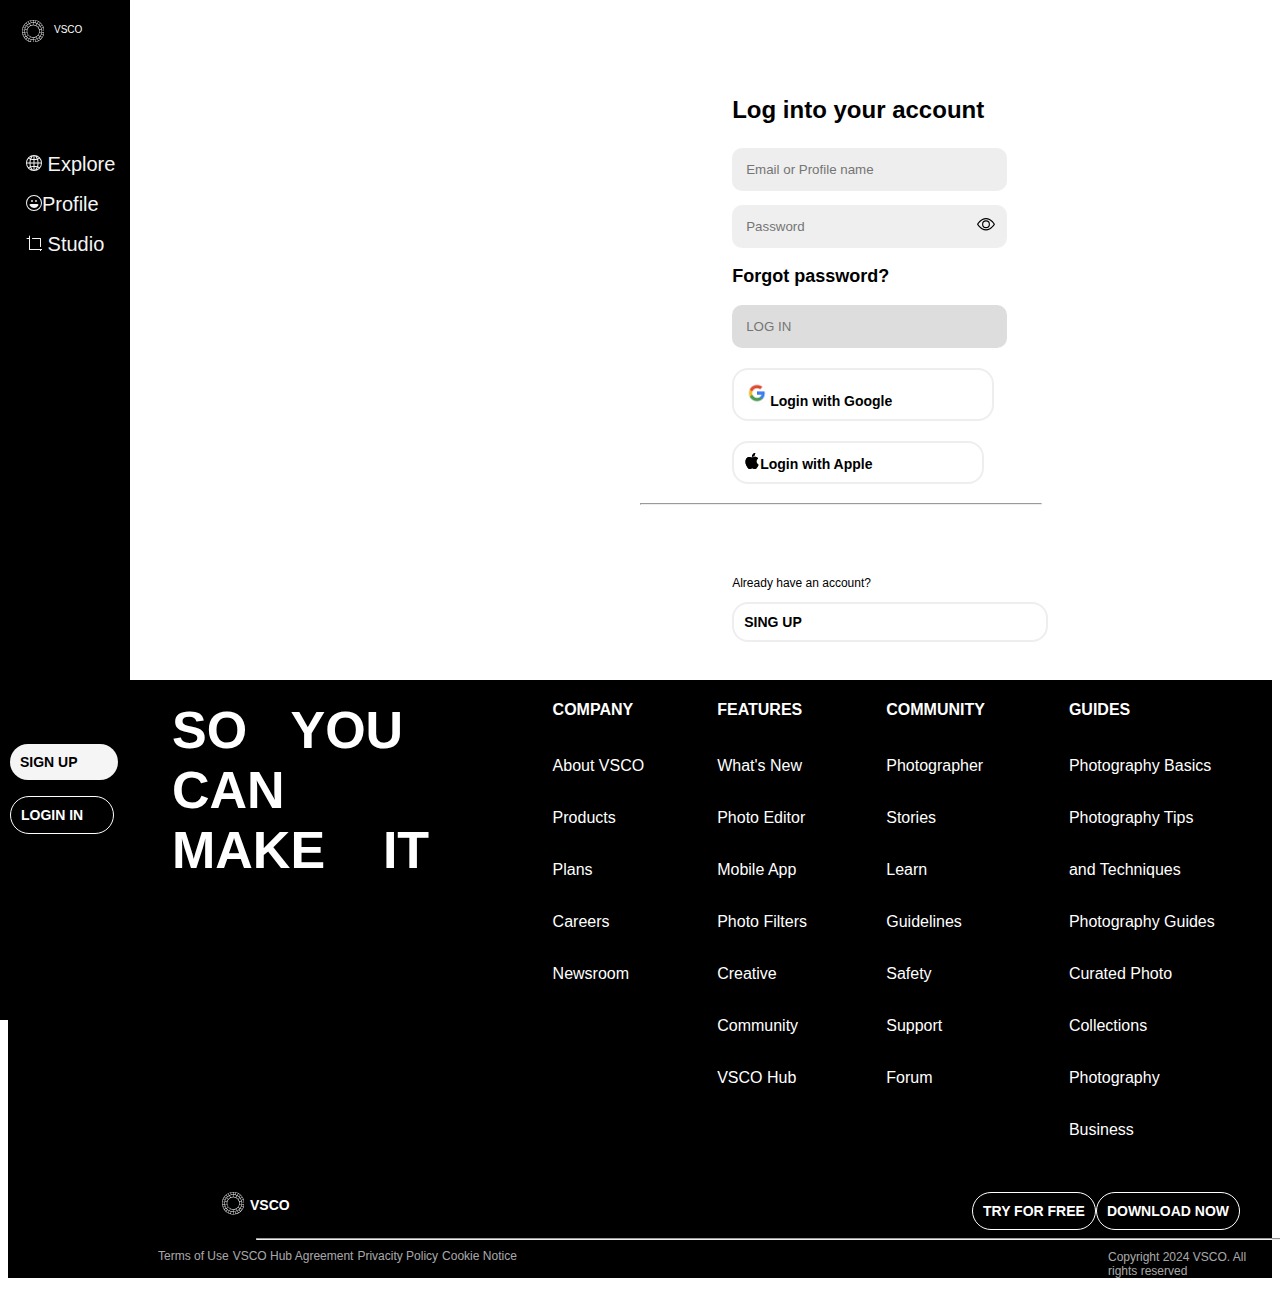
==== commit dff333eb: "VSCO semi-finished" ====
--- a/login.html
+++ b/login.html
@@ -178,13 +178,11 @@
 
     <!--Creacion de Footer-->
     <footer class="ftter">
-      <h1 class="titleFooter" style="color: white">
-        SO&nbsp;&nbsp;&nbsp;YOU&nbsp;&nbsp;&nbsp; CAN&nbsp;&nbsp;&nbsp;<br />
-        MAKE&nbsp;&nbsp;&nbsp; IT
-      </h1>
-      <br />
-      <br />
       <div class="titulosFooter">
+        <h1 class="titleFooter" style="color: white">
+          SO&nbsp;&nbsp;&nbsp;YOU&nbsp;&nbsp;&nbsp; CAN&nbsp;&nbsp;&nbsp;<br />
+          MAKE&nbsp;&nbsp;&nbsp; IT
+        </h1>
         <div class="footerLink">
           <ul id="companyList">
             <h4 id="COMPANY">COMPANY</h4>
@@ -265,9 +263,9 @@
         <a href="">Privacity Policy</a>
         <a href="">Cookie Notice</a>
 
-        <div class="copyright">
-          <p>Copyright 2024 VSCO. All rights reserved</p>
-        </div>
+      </div>
+      <div class="copyright">
+        <p>Copyright 2024 VSCO. All rights reserved</p>
       </div>
     </footer>
   </body>
--- a/loginStyle.css
+++ b/loginStyle.css
@@ -1,6 +1,9 @@
-body {
+:body {
   margin: 0 0 0 0;
   padding: 0px;
+}
+
+form{
 }
 
 h2 {
@@ -222,19 +225,20 @@
 
 footer {
   background-color: #000000;
-  position: relative;
-  margin-bottom: 0px;
-  height: 464px;
+  position: static;
+  height: -40%;
   width: 100%;
   text-align: left;
-  padding: 80px 0;
+  bottom: 0;
+  z-index: 0;
 }
 
 .titleFooter {
-  margin-top: -26px;
+  margin-top: 20px;
   font-size: 52px;
   margin-left: 164px;
   font-family: "lato", sans-serif;
+  justify-content: left;
 }
 
 .footerLink ul {
@@ -246,8 +250,8 @@
 }
 
 .titulosFooter {
-  margin-right: 50px;
-  margin-top: -14%;
+  margin-right: 64px;
+  margin-top: -10%;
   display: flex;
   flex-wrap: nowrap;
   justify-content: right;
@@ -348,6 +352,7 @@
   margin-top: 16px;
   justify-content: space-around;
   place-content: left;
+  margin: 0 10 0 0px;
 }
 
 .rightsReserved a {
@@ -356,7 +361,6 @@
   text-decoration: none;
   color: rgba(255, 255, 255, 0.671);
   font-family: "lato", sans-serif;
-  margin: 0 10 0 0px;
 }
 
 .copyright {
@@ -364,4 +368,9 @@
   font-family: "lato", sans-serif;
   font-size: 12px;
   justify-content: right;
-}
+  margin-top: -26px;
+  justify-content: right;
+  margin-left: 1100px;
+  place-content: right;
+
+}
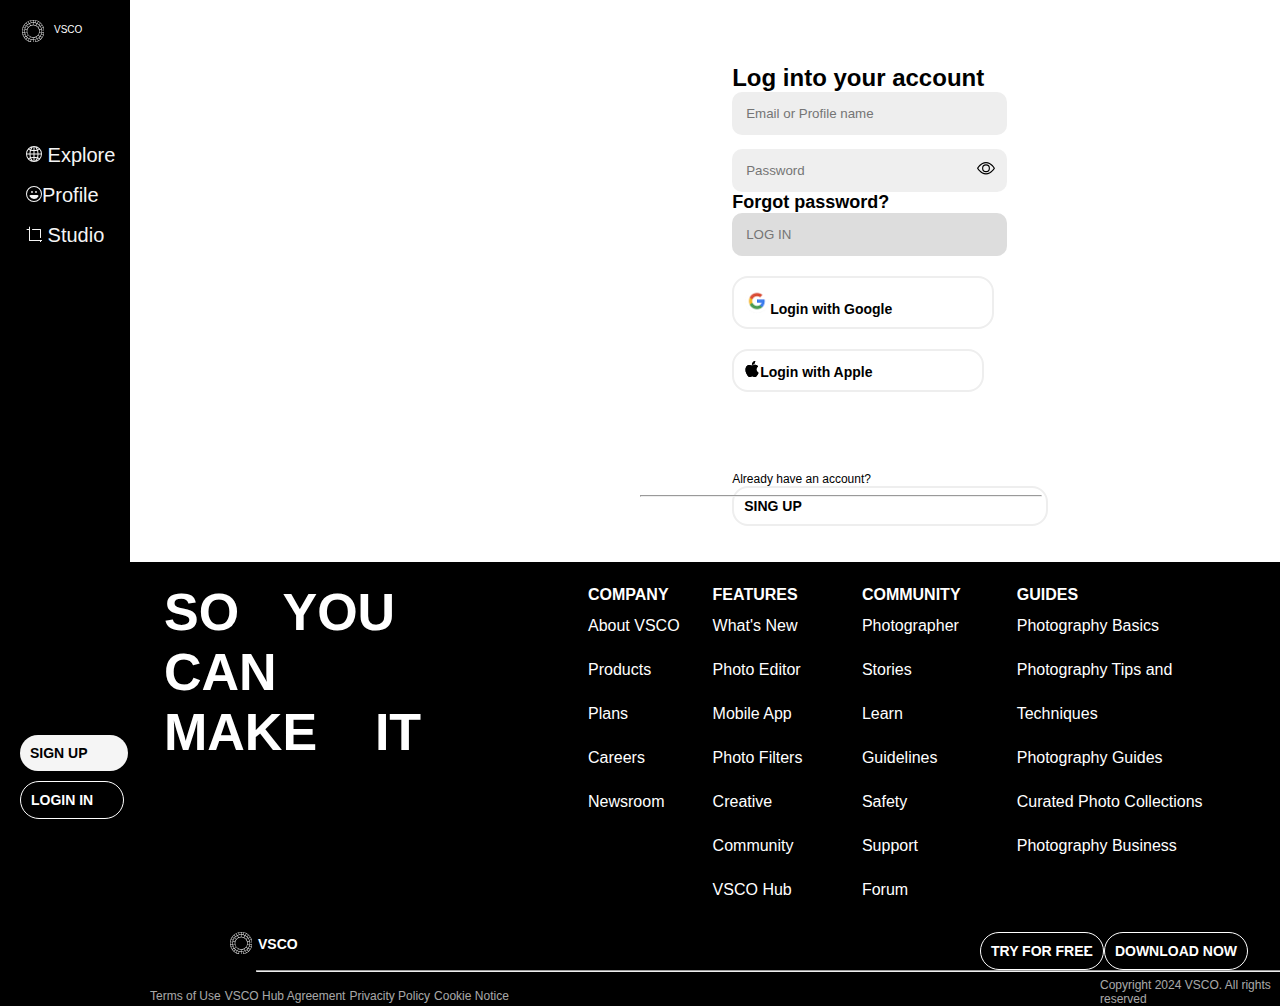
==== commit 2d85dfc1: "vsco final" ====
--- a/login.html
+++ b/login.html
@@ -159,13 +159,34 @@
       />
 
       <div class="btRS">
-        <button id="lwG" type="button"><img src="[data-uri]" style="height:26px;width:26px" alt="" data-csiid="11" data-atf="1">Login with Google</button>
+        <button id="lwG" type="button">
+          <img
+            src="[data-uri]"
+            style="height: 26px; width: 26px"
+            alt=""
+            data-csiid="11"
+            data-atf="1"
+          />Login with Google
+        </button>
       </div>
       <div class="btRS">
-        <button id="lwA" type="button"><svg xmlns="http://www.w3.org/2000/svg" width="16" height="16" fill="currentColor" class="bi bi-apple" viewBox="0 0 16 16">
-            <path d="M11.182.008C11.148-.03 9.923.023 8.857 1.18c-1.066 1.156-.902 2.482-.878 2.516s1.52.087 2.475-1.258.762-2.391.728-2.43m3.314 11.733c-.048-.096-2.325-1.234-2.113-3.422s1.675-2.789 1.698-2.854-.597-.79-1.254-1.157a3.7 3.7 0 0 0-1.563-.434c-.108-.003-.483-.095-1.254.116-.508.139-1.653.589-1.968.607-.316.018-1.256-.522-2.267-.665-.647-.125-1.333.131-1.824.328-.49.196-1.422.754-2.074 2.237-.652 1.482-.311 3.83-.067 4.56s.625 1.924 1.273 2.796c.576.984 1.34 1.667 1.659 1.899s1.219.386 1.843.067c.502-.308 1.408-.485 1.766-.472.357.013 1.061.154 1.782.539.571.197 1.111.115 1.652-.105.541-.221 1.324-1.059 2.238-2.758q.52-1.185.473-1.282"/>
-            <path d="M11.182.008C11.148-.03 9.923.023 8.857 1.18c-1.066 1.156-.902 2.482-.878 2.516s1.52.087 2.475-1.258.762-2.391.728-2.43m3.314 11.733c-.048-.096-2.325-1.234-2.113-3.422s1.675-2.789 1.698-2.854-.597-.79-1.254-1.157a3.7 3.7 0 0 0-1.563-.434c-.108-.003-.483-.095-1.254.116-.508.139-1.653.589-1.968.607-.316.018-1.256-.522-2.267-.665-.647-.125-1.333.131-1.824.328-.49.196-1.422.754-2.074 2.237-.652 1.482-.311 3.83-.067 4.56s.625 1.924 1.273 2.796c.576.984 1.34 1.667 1.659 1.899s1.219.386 1.843.067c.502-.308 1.408-.485 1.766-.472.357.013 1.061.154 1.782.539.571.197 1.111.115 1.652-.105.541-.221 1.324-1.059 2.238-2.758q.52-1.185.473-1.282"/>
-          </svg>Login with Apple</button>
+        <button id="lwA" type="button">
+          <svg
+            xmlns="http://www.w3.org/2000/svg"
+            width="16"
+            height="16"
+            fill="currentColor"
+            class="bi bi-apple"
+            viewBox="0 0 16 16"
+          >
+            <path
+              d="M11.182.008C11.148-.03 9.923.023 8.857 1.18c-1.066 1.156-.902 2.482-.878 2.516s1.52.087 2.475-1.258.762-2.391.728-2.43m3.314 11.733c-.048-.096-2.325-1.234-2.113-3.422s1.675-2.789 1.698-2.854-.597-.79-1.254-1.157a3.7 3.7 0 0 0-1.563-.434c-.108-.003-.483-.095-1.254.116-.508.139-1.653.589-1.968.607-.316.018-1.256-.522-2.267-.665-.647-.125-1.333.131-1.824.328-.49.196-1.422.754-2.074 2.237-.652 1.482-.311 3.83-.067 4.56s.625 1.924 1.273 2.796c.576.984 1.34 1.667 1.659 1.899s1.219.386 1.843.067c.502-.308 1.408-.485 1.766-.472.357.013 1.061.154 1.782.539.571.197 1.111.115 1.652-.105.541-.221 1.324-1.059 2.238-2.758q.52-1.185.473-1.282"
+            />
+            <path
+              d="M11.182.008C11.148-.03 9.923.023 8.857 1.18c-1.066 1.156-.902 2.482-.878 2.516s1.52.087 2.475-1.258.762-2.391.728-2.43m3.314 11.733c-.048-.096-2.325-1.234-2.113-3.422s1.675-2.789 1.698-2.854-.597-.79-1.254-1.157a3.7 3.7 0 0 0-1.563-.434c-.108-.003-.483-.095-1.254.116-.508.139-1.653.589-1.968.607-.316.018-1.256-.522-2.267-.665-.647-.125-1.333.131-1.824.328-.49.196-1.422.754-2.074 2.237-.652 1.482-.311 3.83-.067 4.56s.625 1.924 1.273 2.796c.576.984 1.34 1.667 1.659 1.899s1.219.386 1.843.067c.502-.308 1.408-.485 1.766-.472.357.013 1.061.154 1.782.539.571.197 1.111.115 1.652-.105.541-.221 1.324-1.059 2.238-2.758q.52-1.185.473-1.282"
+            /></svg
+          >Login with Apple
+        </button>
       </div>
 
       <div class="aAccount">
@@ -262,7 +283,6 @@
         <a href="">VSCO Hub Agreement</a>
         <a href="">Privacity Policy</a>
         <a href="">Cookie Notice</a>
-
       </div>
       <div class="copyright">
         <p>Copyright 2024 VSCO. All rights reserved</p>
--- a/loginStyle.css
+++ b/loginStyle.css
@@ -1,9 +1,12 @@
-:body {
+*{
   margin: 0 0 0 0;
   padding: 0px;
 }
 
 form{
+  position: static;
+  display: block;
+
 }
 
 h2 {
@@ -67,7 +70,7 @@
 
 .buttonsp {
   margin-top: 480px;
-  margin-left: -30px;
+  margin-left: 20px;
   display: list-item;
 }
 
@@ -85,6 +88,7 @@
   border: none;
   position: relative;
   text-align: left;
+  margin-bottom: 10px;
 }
 
 #LI {
@@ -266,6 +270,8 @@
 .footerLink {
   justify-content: right;
   margin-right: 10px;
+  margin-top: 24px;
+  display: block;
 }
 
 .footerLink a {
@@ -277,11 +283,11 @@
 
 .footerLink li {
   margin: 0 -20px;
-  line-height: 52px;
-}
-
-.footerLink li:hover {
-  color: white;
+  line-height: 44px;
+}
+
+.footerLink a:hover {
+  color: whitesmoke;
 }
 
 .elementosFooter {
@@ -329,7 +335,7 @@
   border-radius: 20px;
   background: none;
   border: solid 1px white;
-  position: relative;
+  position: static;
 }
 
 #DN {
@@ -344,7 +350,7 @@
   border-radius: 20px;
   background: none;
   border: solid 1px white;
-  position: relative;
+  position: static;
 }
 
 .rightsReserved {
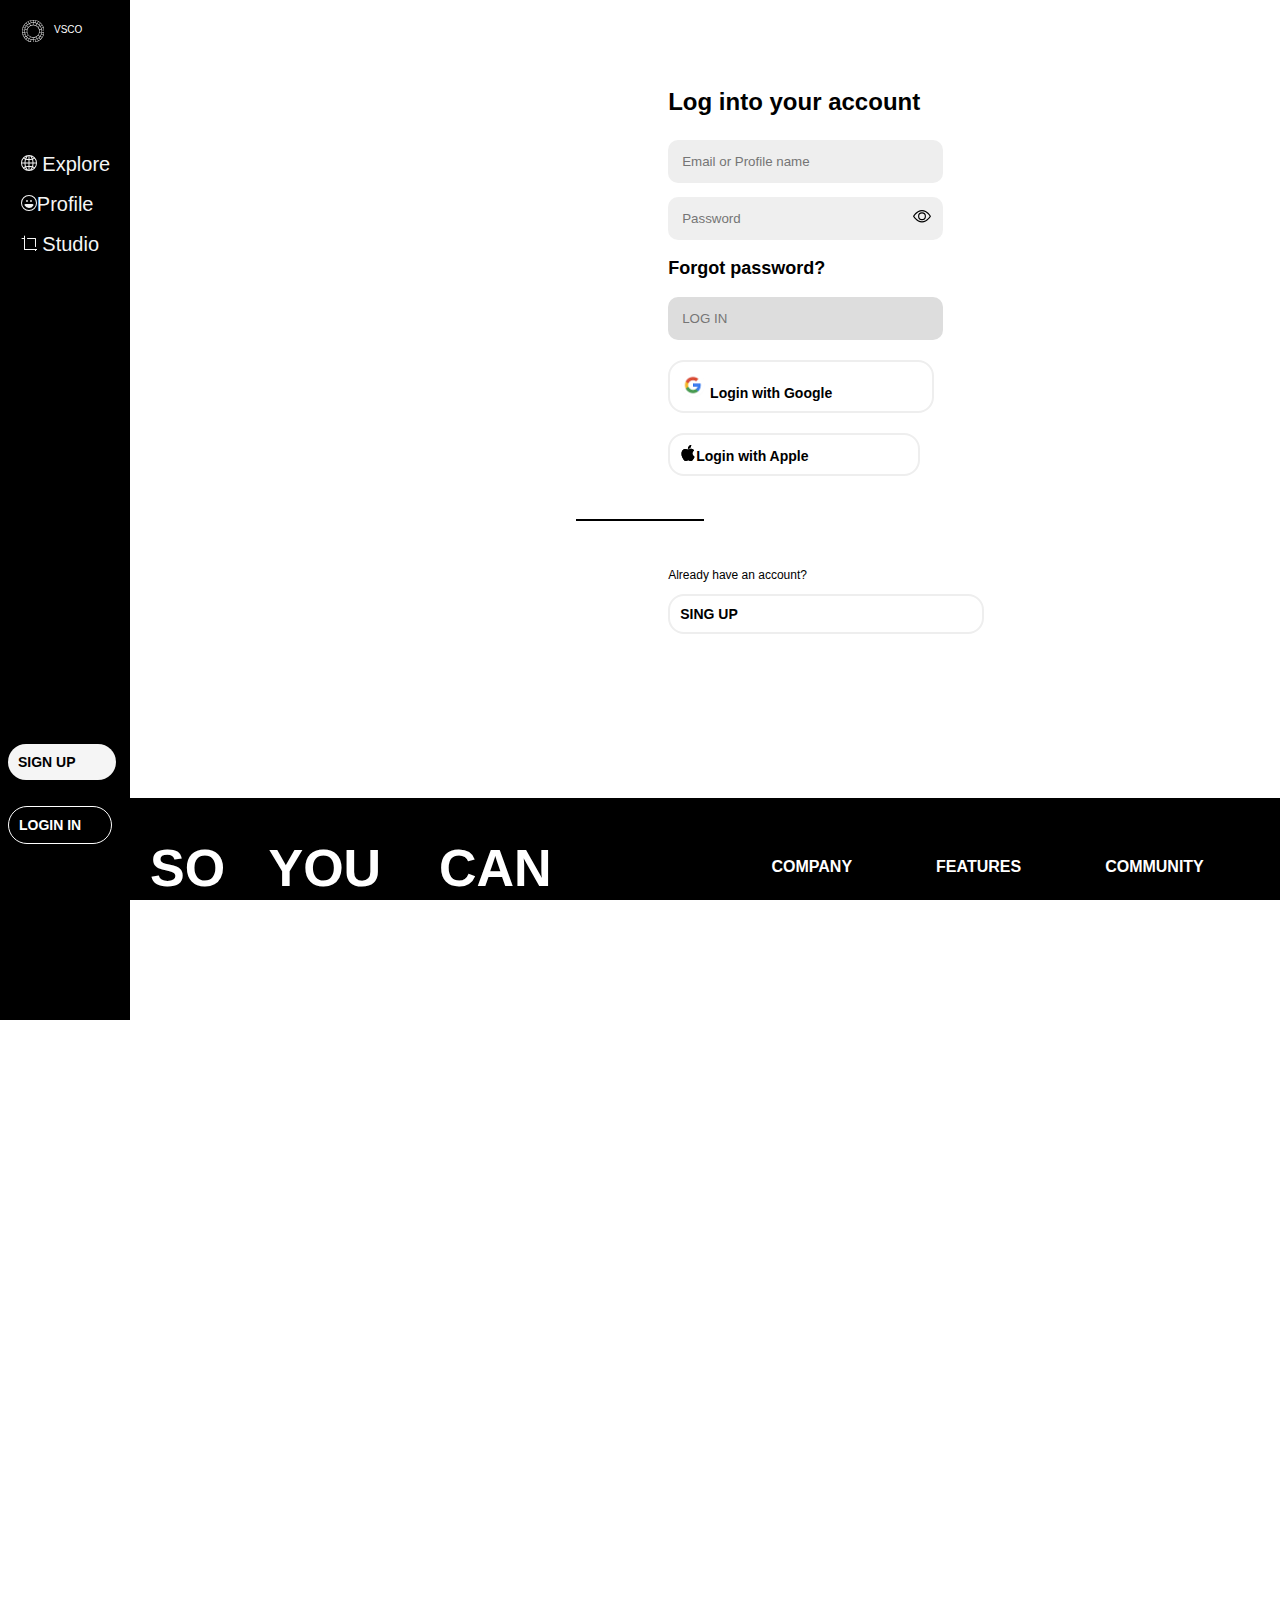
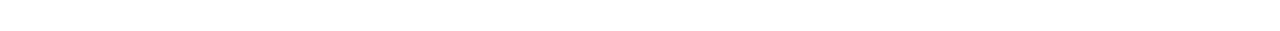
==== commit a919fe40: "Final VSCO clon" ====
--- a/login.html
+++ b/login.html
@@ -9,7 +9,7 @@
     <link rel="stylesheet" href="loginStyle.css" type="text/css" />
 
     <!--Favicon-->
-    <link rel="icon" type="img/png" href="Icons vsco/vsco(1).png" />
+    <link rel="icon" type="img/svg" href="https://terrenobaldio.com/wp-content/themes/terrenoBaldio/images/statics/ocula.svg" />
 
     <!--Bootstrap Framework opcional-->
     <link
@@ -151,22 +151,22 @@
           <input id="fPss" type="text" placeholder="LOG IN" />
         </form>
       </div>
-      <hr
+      <div
         id="lineDiv"
-        width="400px"
-        style="color: #dddddd"
-        style="place-content: center"
-      />
+        width="520px;"
+        style="border: solid 0.1px black;">
+      </div>
 
       <div class="btRS">
         <button id="lwG" type="button">
           <img
             src="[data-uri]"
-            style="height: 26px; width: 26px"
+            style="height: 26px; width: 26px";
             alt=""
             data-csiid="11"
             data-atf="1"
-          />Login with Google
+            
+          /> Login with Google
         </button>
       </div>
       <div class="btRS">
@@ -198,12 +198,13 @@
     </section>
 
     <!--Creacion de Footer-->
+
     <footer class="ftter">
+      <h1 class="titleFooter" style="color: white">
+        SO&nbsp;&nbsp;&nbsp;YOU&nbsp;&nbsp;&nbsp; CAN&nbsp;&nbsp;&nbsp;<br />
+        MAKE&nbsp;&nbsp;&nbsp; IT
+      </h1>
       <div class="titulosFooter">
-        <h1 class="titleFooter" style="color: white">
-          SO&nbsp;&nbsp;&nbsp;YOU&nbsp;&nbsp;&nbsp; CAN&nbsp;&nbsp;&nbsp;<br />
-          MAKE&nbsp;&nbsp;&nbsp; IT
-        </h1>
         <div class="footerLink">
           <ul id="companyList">
             <h4 id="COMPANY">COMPANY</h4>
@@ -225,7 +226,7 @@
             <li><a href="">VSCO Hub</a></li>
           </ul>
         </div>
-
+  
         <div class="footerLink">
           <ul id="communityList">
             <h4 id="COMMUNITY">COMMUNITY</h4>
@@ -237,7 +238,7 @@
             <li><a href="">Forum</a></li>
           </ul>
         </div>
-
+  
         <div class="footerLink">
           <ul id="guidesList">
             <h4 id="GUIDES">GUIDES</h4>
@@ -249,35 +250,34 @@
           </ul>
         </div>
       </div>
-
+  
       <div class="elementosFooter">
-        <div class="buttonspF">
-          <div class="logoF">
-            <svg
-              xmlns="http://www.w3.org/2000/svg"
-              width="1.4em"
-              height="1.4em"
-              viewBox="0 0 24 24"
-            >
-              <path
-                fill="white"
-                d="M12 0C5.376 0 0 5.376 0 12s5.376 12 12 12s12-5.376 12-12S18.624 0 12 0m11.52 12c0 .408-.023.792-.072 1.176l-2.04-.24c.024-.312.05-.624.05-.936c0-.288-.025-.6-.05-.888l2.04-.24c.072.384.072.744.072 1.128M.479 12c0-.384.024-.769.049-1.152l2.04.24c-.024.312-.047.6-.047.912s.023.6.047.912l-2.04.24C.479 12.769.479 12.384.479 12m20.472-3.096l1.921-.72a11.6 11.6 0 0 1 .552 2.232l-2.04.24c-.097-.6-.24-1.2-.433-1.752M21 12c0 .6-.072 1.176-.167 1.752l-2.017-.455c.071-.409.119-.841.119-1.297s-.048-.912-.119-1.344l2.017-.457c.118.577.167 1.177.167 1.801m-9 6.456A6.46 6.46 0 0 1 5.544 12A6.46 6.46 0 0 1 12 5.544A6.46 6.46 0 0 1 18.456 12a6.44 6.44 0 0 1-6.429 6.456zM12.216 21v-2.064a7 7 0 0 0 2.568-.575l.888 1.872a9 9 0 0 1-3.456.767m-3.936-.791l.912-1.873a6.6 6.6 0 0 0 2.568.6V21a8.8 8.8 0 0 1-3.48-.791M3 12c0-.624.072-1.224.192-1.824l2.016.456q-.147.676-.144 1.368c0 .432.048.864.12 1.272l-2.016.455A8 8 0 0 1 3 12m8.76-9v2.064a6.9 6.9 0 0 0-2.544.576l-.888-1.871A9.1 9.1 0 0 1 11.76 3m3.935.792l-.911 1.872a6.6 6.6 0 0 0-2.568-.576V3.024c1.248 0 2.424.288 3.479.768m5.088 4.656a10 10 0 0 0-.84-1.608l1.681-1.152a12.7 12.7 0 0 1 1.056 2.04zm-.07 1.296l-2.018.456a6.9 6.9 0 0 0-1.151-2.352l1.632-1.295c.72.959 1.248 2.015 1.537 3.191m-3.457-2.256a7 7 0 0 0-2.04-1.633l.912-1.871a9.1 9.1 0 0 1 2.76 2.208zm-.6-3.744l.96-1.824a13 13 0 0 1 1.896 1.32L18.145 4.8a9.2 9.2 0 0 0-1.489-1.056m-.408-.216a10 10 0 0 0-1.68-.648l.504-1.992a12 12 0 0 1 2.159.84zm-2.16-.768c-.6-.144-1.2-.216-1.824-.239V.479c.793.024 1.584.12 2.328.289zm-2.28-.239a11 11 0 0 0-1.8.216L9.528.744c.72-.168 1.487-.265 2.28-.265zm-2.28.334q-.88.251-1.704.649l-.96-1.824a11.7 11.7 0 0 1 2.16-.816zm-2.112.865a9 9 0 0 0-1.488 1.032L4.56 3.216c.6-.504 1.224-.936 1.896-1.319zm.48.264l.888 1.871a7 7 0 0 0-2.04 1.608L5.136 6.168a9.4 9.4 0 0 1 2.76-2.184M4.848 6.552l1.608 1.295A7 7 0 0 0 5.304 10.2l-2.016-.456c.312-1.2.84-2.28 1.56-3.192M3.24 8.4l-1.92-.72c.287-.72.648-1.416 1.08-2.04l1.68 1.176A7.7 7.7 0 0 0 3.24 8.4m-.168.455c-.192.577-.36 1.152-.432 1.776L.6 10.393c.12-.769.288-1.537.553-2.257zm-.456 4.513c.096.6.239 1.2.432 1.776l-1.92.72a10 10 0 0 1-.552-2.257zm.624 2.208c.239.576.528 1.104.84 1.607L2.4 18.336a10.2 10.2 0 0 1-1.08-2.016zm.024-1.392l2.017-.456a7 7 0 0 0 1.128 2.376L4.8 17.4a8.9 8.9 0 0 1-1.536-3.216m3.432 2.28A6.9 6.9 0 0 0 8.76 18.12l-.912 1.872a9.3 9.3 0 0 1-2.784-2.232zm.72 3.815l-.96 1.825a11.6 11.6 0 0 1-1.896-1.321l1.368-1.535c.456.407.936.744 1.488 1.031m.408.217c.528.264 1.104.48 1.705.647l-.504 1.992a11 11 0 0 1-2.16-.815zm2.16.768q.864.18 1.8.217v2.039a14.4 14.4 0 0 1-2.305-.264zm2.28.216a10.7 10.7 0 0 0 1.801-.217l.479 1.992c-.749.168-1.513.264-2.28.287zm2.257-.336a10.4 10.4 0 0 0 1.703-.647l.96 1.824c-.688.35-1.412.623-2.159.815zm2.086-.865a9 9 0 0 0 1.488-1.031l1.369 1.535a11.7 11.7 0 0 1-1.896 1.321zm-.479-.263l-.888-1.871a6.9 6.9 0 0 0 2.064-1.656l1.606 1.296a9.6 9.6 0 0 1-2.782 2.231m3.071-2.592l-1.607-1.296a6.6 6.6 0 0 0 1.128-2.376l2.017.456a9.7 9.7 0 0 1-1.538 3.216M20.76 15.6l1.92.721a11 11 0 0 1-1.079 2.04l-1.682-1.177a8.4 8.4 0 0 0 .841-1.584m.168-.455c.192-.553.336-1.152.433-1.752l2.039.239c-.11.761-.294 1.508-.551 2.232zm.456-9.841l-1.681 1.152q-.539-.736-1.199-1.368l1.368-1.536a15 15 0 0 1 1.512 1.752M4.2 3.528l1.368 1.536c-.456.408-.84.864-1.2 1.368l-1.68-1.176A9.4 9.4 0 0 1 4.2 3.528M2.664 18.744l1.68-1.152c.36.48.769.937 1.2 1.369l-1.368 1.535a15 15 0 0 1-1.512-1.752m17.16 1.729l-1.368-1.537c.432-.407.841-.863 1.199-1.344l1.682 1.176a15 15 0 0 1-1.513 1.705"
-              />
-            </svg>
-            <h2 class="namesiteF">VSCO</h2>
-          </div>
-
-          <li><button type="button" id="TFF">TRY FOR FREE</button></li>
-          <li><button type="button" id="DN">DOWNLOAD NOW</button></li>
-        </div>
-      </div>
-      <hr
-        width="1050"
-        style="position: absolute; left: 20%"
-        style="border: solid white"
-        style="display: block"
-      />
-
+          <div class="buttonspF">
+              <div class="logoF">
+                <svg
+                  xmlns="http://www.w3.org/2000/svg"
+                  width="1.4em"
+                  height="1.4em"
+                  viewBox="0 0 24 24"
+                >
+                  <path
+                    fill="white"
+                    d="M12 0C5.376 0 0 5.376 0 12s5.376 12 12 12s12-5.376 12-12S18.624 0 12 0m11.52 12c0 .408-.023.792-.072 1.176l-2.04-.24c.024-.312.05-.624.05-.936c0-.288-.025-.6-.05-.888l2.04-.24c.072.384.072.744.072 1.128M.479 12c0-.384.024-.769.049-1.152l2.04.24c-.024.312-.047.6-.047.912s.023.6.047.912l-2.04.24C.479 12.769.479 12.384.479 12m20.472-3.096l1.921-.72a11.6 11.6 0 0 1 .552 2.232l-2.04.24c-.097-.6-.24-1.2-.433-1.752M21 12c0 .6-.072 1.176-.167 1.752l-2.017-.455c.071-.409.119-.841.119-1.297s-.048-.912-.119-1.344l2.017-.457c.118.577.167 1.177.167 1.801m-9 6.456A6.46 6.46 0 0 1 5.544 12A6.46 6.46 0 0 1 12 5.544A6.46 6.46 0 0 1 18.456 12a6.44 6.44 0 0 1-6.429 6.456zM12.216 21v-2.064a7 7 0 0 0 2.568-.575l.888 1.872a9 9 0 0 1-3.456.767m-3.936-.791l.912-1.873a6.6 6.6 0 0 0 2.568.6V21a8.8 8.8 0 0 1-3.48-.791M3 12c0-.624.072-1.224.192-1.824l2.016.456q-.147.676-.144 1.368c0 .432.048.864.12 1.272l-2.016.455A8 8 0 0 1 3 12m8.76-9v2.064a6.9 6.9 0 0 0-2.544.576l-.888-1.871A9.1 9.1 0 0 1 11.76 3m3.935.792l-.911 1.872a6.6 6.6 0 0 0-2.568-.576V3.024c1.248 0 2.424.288 3.479.768m5.088 4.656a10 10 0 0 0-.84-1.608l1.681-1.152a12.7 12.7 0 0 1 1.056 2.04zm-.07 1.296l-2.018.456a6.9 6.9 0 0 0-1.151-2.352l1.632-1.295c.72.959 1.248 2.015 1.537 3.191m-3.457-2.256a7 7 0 0 0-2.04-1.633l.912-1.871a9.1 9.1 0 0 1 2.76 2.208zm-.6-3.744l.96-1.824a13 13 0 0 1 1.896 1.32L18.145 4.8a9.2 9.2 0 0 0-1.489-1.056m-.408-.216a10 10 0 0 0-1.68-.648l.504-1.992a12 12 0 0 1 2.159.84zm-2.16-.768c-.6-.144-1.2-.216-1.824-.239V.479c.793.024 1.584.12 2.328.289zm-2.28-.239a11 11 0 0 0-1.8.216L9.528.744c.72-.168 1.487-.265 2.28-.265zm-2.28.334q-.88.251-1.704.649l-.96-1.824a11.7 11.7 0 0 1 2.16-.816zm-2.112.865a9 9 0 0 0-1.488 1.032L4.56 3.216c.6-.504 1.224-.936 1.896-1.319zm.48.264l.888 1.871a7 7 0 0 0-2.04 1.608L5.136 6.168a9.4 9.4 0 0 1 2.76-2.184M4.848 6.552l1.608 1.295A7 7 0 0 0 5.304 10.2l-2.016-.456c.312-1.2.84-2.28 1.56-3.192M3.24 8.4l-1.92-.72c.287-.72.648-1.416 1.08-2.04l1.68 1.176A7.7 7.7 0 0 0 3.24 8.4m-.168.455c-.192.577-.36 1.152-.432 1.776L.6 10.393c.12-.769.288-1.537.553-2.257zm-.456 4.513c.096.6.239 1.2.432 1.776l-1.92.72a10 10 0 0 1-.552-2.257zm.624 2.208c.239.576.528 1.104.84 1.607L2.4 18.336a10.2 10.2 0 0 1-1.08-2.016zm.024-1.392l2.017-.456a7 7 0 0 0 1.128 2.376L4.8 17.4a8.9 8.9 0 0 1-1.536-3.216m3.432 2.28A6.9 6.9 0 0 0 8.76 18.12l-.912 1.872a9.3 9.3 0 0 1-2.784-2.232zm.72 3.815l-.96 1.825a11.6 11.6 0 0 1-1.896-1.321l1.368-1.535c.456.407.936.744 1.488 1.031m.408.217c.528.264 1.104.48 1.705.647l-.504 1.992a11 11 0 0 1-2.16-.815zm2.16.768q.864.18 1.8.217v2.039a14.4 14.4 0 0 1-2.305-.264zm2.28.216a10.7 10.7 0 0 0 1.801-.217l.479 1.992c-.749.168-1.513.264-2.28.287zm2.257-.336a10.4 10.4 0 0 0 1.703-.647l.96 1.824c-.688.35-1.412.623-2.159.815zm2.086-.865a9 9 0 0 0 1.488-1.031l1.369 1.535a11.7 11.7 0 0 1-1.896 1.321zm-.479-.263l-.888-1.871a6.9 6.9 0 0 0 2.064-1.656l1.606 1.296a9.6 9.6 0 0 1-2.782 2.231m3.071-2.592l-1.607-1.296a6.6 6.6 0 0 0 1.128-2.376l2.017.456a9.7 9.7 0 0 1-1.538 3.216M20.76 15.6l1.92.721a11 11 0 0 1-1.079 2.04l-1.682-1.177a8.4 8.4 0 0 0 .841-1.584m.168-.455c.192-.553.336-1.152.433-1.752l2.039.239c-.11.761-.294 1.508-.551 2.232zm.456-9.841l-1.681 1.152q-.539-.736-1.199-1.368l1.368-1.536a15 15 0 0 1 1.512 1.752M4.2 3.528l1.368 1.536c-.456.408-.84.864-1.2 1.368l-1.68-1.176A9.4 9.4 0 0 1 4.2 3.528M2.664 18.744l1.68-1.152c.36.48.769.937 1.2 1.369l-1.368 1.535a15 15 0 0 1-1.512-1.752m17.16 1.729l-1.368-1.537c.432-.407.841-.863 1.199-1.344l1.682 1.176a15 15 0 0 1-1.513 1.705"
+                  />
+                </svg>
+                <h2 class="namesiteF">VSCO</h2>  
+              </div>
+            <li><button type="button" id="TFF">TRY FOR FREE</button></li>
+            <li><button type="button" id="DN">DOWNLOAD NOW</button></li>
+            </div>
+        </div>
+  
+  
+      <div class="line" width="100%"
+      style="border: solid 0.01px whitesmoke"
+      style="display: block" style="opacity: 0.5;">
+      </div>
+  
       <div class="rightsReserved">
         <a href="">Terms of Use</a>
         <a href="">VSCO Hub Agreement</a>
@@ -288,5 +288,6 @@
         <p>Copyright 2024 VSCO. All rights reserved</p>
       </div>
     </footer>
+
   </body>
 </html>
--- a/loginStyle.css
+++ b/loginStyle.css
@@ -1,6 +1,11 @@
-*{
-  margin: 0 0 0 0;
-  padding: 0px;
+body, html {
+  background-color:white;
+  z-index: 0;
+  margin: 0;
+  padding: 0;
+  overflow-x: hidden;
+  height: 100%;
+  width: 100%;
 }
 
 form{
@@ -45,7 +50,7 @@
   z-index: 1;
   top: 0;
   left: 0;
-  overflow-x: hidden;
+  overflow: hidden;
   padding-top: 20px;
   background-color: #000000;
 }
@@ -65,12 +70,12 @@
   text-align: justify;
   line-height: 2;
   font-family: lato, sans-serif;
-  margin-left: 20%;
+  margin-left: 16%;
 }
 
 .buttonsp {
   margin-top: 480px;
-  margin-left: 20px;
+  margin-left: -32px;
   display: list-item;
 }
 
@@ -113,13 +118,16 @@
 .containerPrincipal {
   place-content: center;
   display: grid;
+  position: relative;
+  right: 5%;
+  left: -5%;
 }
 
 #lineDiv {
   position: absolute;
-  top: 55%;
+  top: 65%;
   left: 50%;
-  right: 50%;
+  right: 40%;
 }
 
 .tituloForm {
@@ -229,20 +237,20 @@
 
 footer {
   background-color: #000000;
-  position: static;
+  position: relative;
   height: -40%;
   width: 100%;
-  text-align: left;
   bottom: 0;
-  z-index: 0;
-}
-
-.titleFooter {
-  margin-top: 20px;
+  margin-left: 0px;
+  padding: 0;
+  overflow-y: hidden;
+}
+
+.titleFooter{
+  margin-top: 40px;
   font-size: 52px;
-  margin-left: 164px;
-  font-family: "lato", sans-serif;
-  justify-content: left;
+  margin-left:150px;
+  font-family: "lato", sans-serif;
 }
 
 .footerLink ul {
@@ -255,10 +263,11 @@
 
 .titulosFooter {
   margin-right: 64px;
-  margin-top: -10%;
+  margin-top: -180px;
   display: flex;
   flex-wrap: nowrap;
-  justify-content: right;
+  justify-content: center;
+  margin-left: 850px;
 }
 .titulosFooter h4 {
   display: block;
@@ -287,11 +296,12 @@
 }
 
 .footerLink a:hover {
-  color: whitesmoke;
+  color: yellow;
 }
 
 .elementosFooter {
   align-content: first baseline;
+  justify-content: left;
 }
 
 .logoF {
@@ -302,12 +312,12 @@
 .logoF svg {
   display: flex;
   position: static;
-  margin-left: -750px;
+  margin-left: -1348px;
 }
 
 .namesiteF {
   margin-top: -18px;
-  margin-left: -754px;
+  margin-left: -1344px;
   font-size: 14px;
   font-weight: bold;
   font-family: "lato", sans-serif;
@@ -317,11 +327,14 @@
 
 .buttonspF {
   margin-top: 20px;
-  margin-left: 850px;
+  margin-left:450px;
   display: flex;
   justify-content: right;
-  margin-right: 32px;
-}
+  margin-right: 80px;
+  margin-bottom: 14px;
+}
+
+
 
 #TFF {
   color: white;
@@ -375,8 +388,9 @@
   font-size: 12px;
   justify-content: right;
   margin-top: -26px;
-  justify-content: right;
-  margin-left: 1100px;
+  margin-left: 1600px;
   place-content: right;
 
 }
+
+/*Fin de estilos de Footer*/
